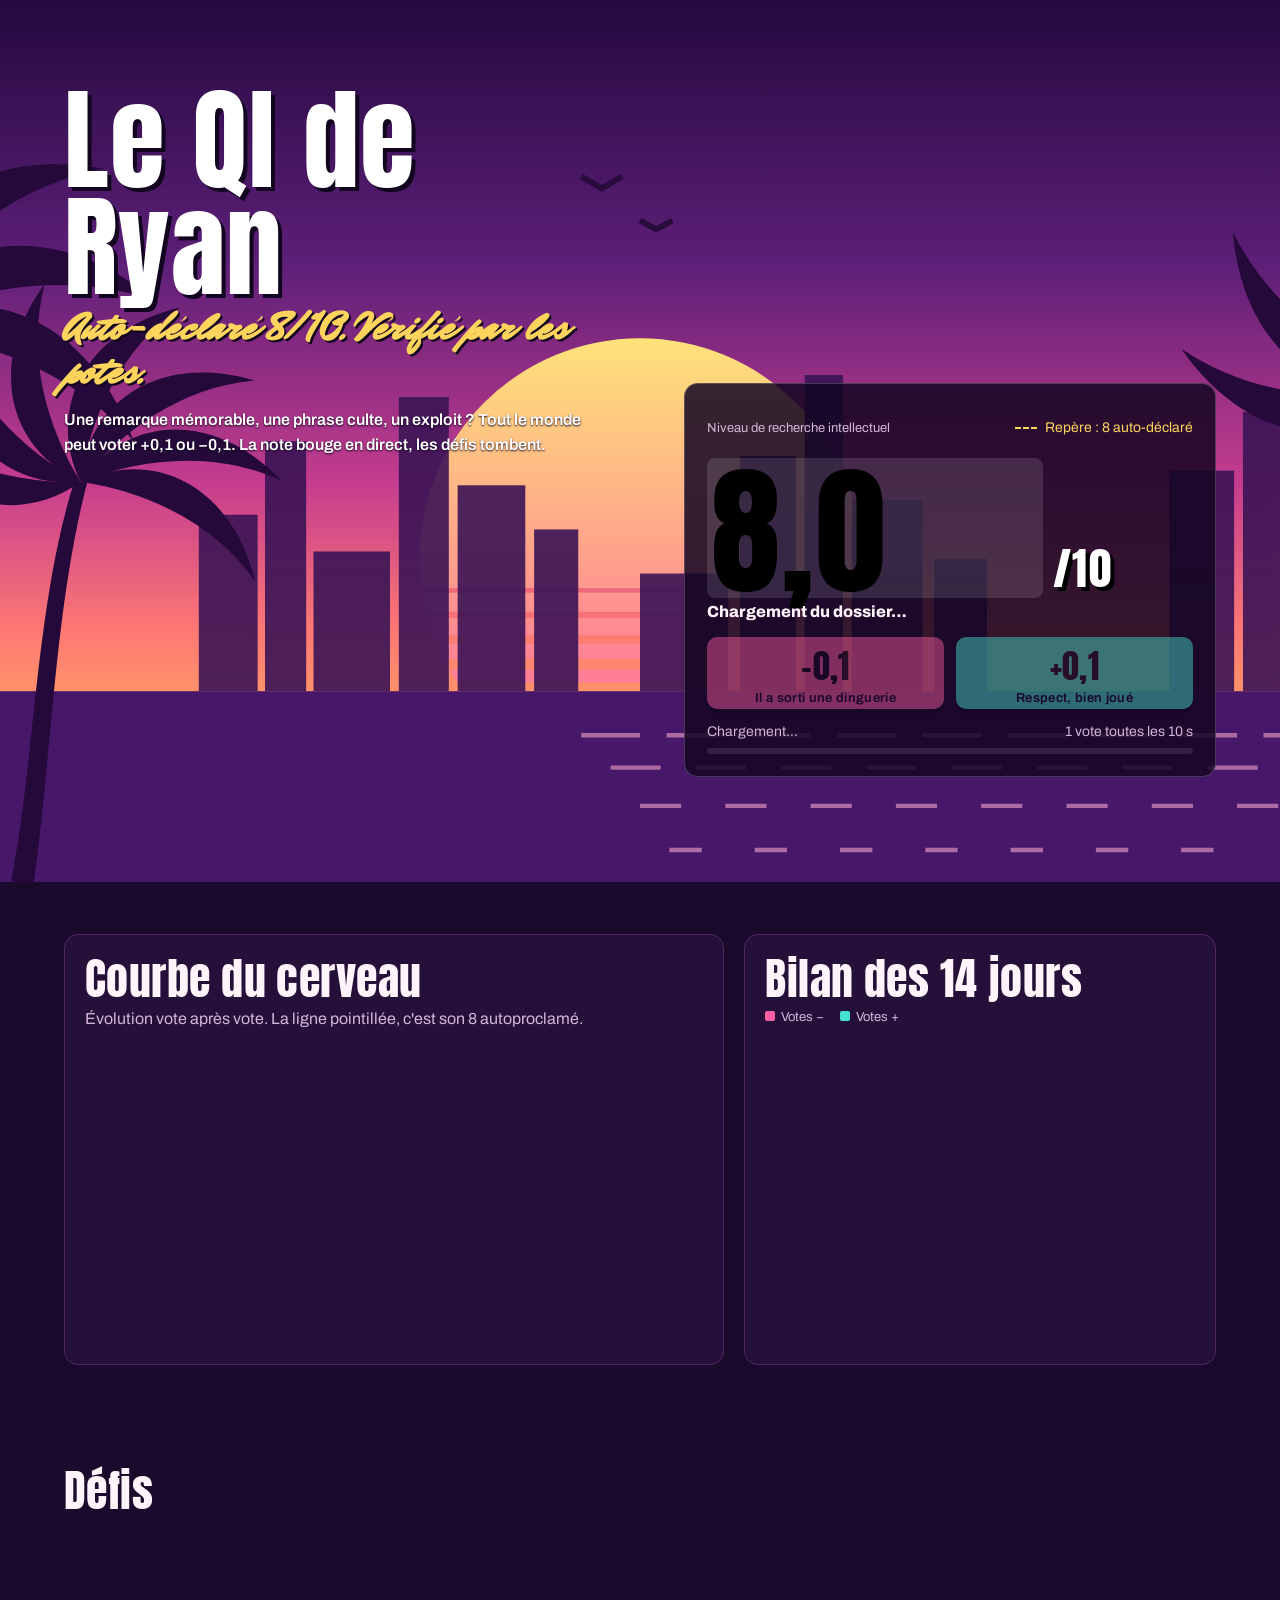
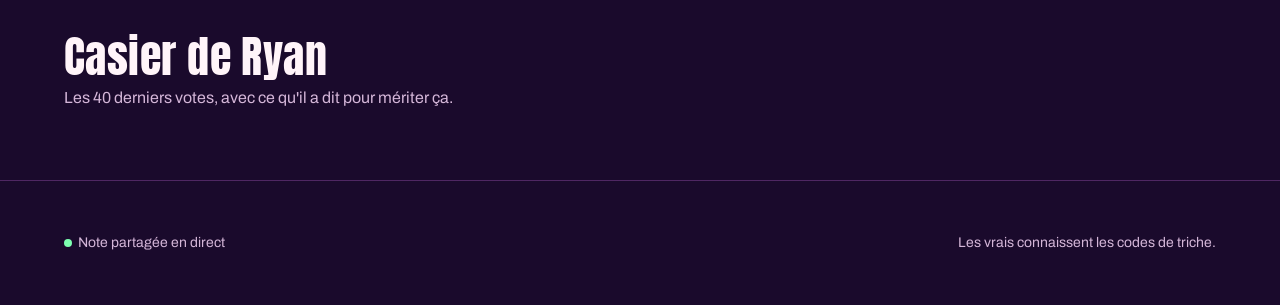
==== index.html @ d66fd000 "Renamme file" ====
<!DOCTYPE html>
<html lang="fr">
<head>
<meta charset="utf-8">
<meta name="viewport" content="width=device-width,initial-scale=1">
<title>Le QI de Ryan</title>
<link rel="preconnect" href="https://fonts.googleapis.com">
<link rel="preconnect" href="https://fonts.gstatic.com" crossorigin>
<link href="https://fonts.googleapis.com/css2?family=Anton&family=Archivo:wght@400;600;800&family=Mr+Dafoe&display=swap" rel="stylesheet">
<style>
/* VOICE: blague entre potes, ton HUD de jeu en monde ouvert, jamais méchant.
   IDEA: un écran de jeu au coucher de soleil : note = argent du HUD, défis = missions, chute = avis de recherche.
   PICTURE: scène côtière dessinée (soleil rayé, palmiers, skyline) qui porte le compteur.
   COLOUR and TYPE: nuit prune, rose néon, orange coucher, or pour les défis ; Anton (HUD), Mr Dafoe (script), Archivo.
   LAYOUT: scène plein écran + HUD, puis graphiques côte à côte, défis en grille, casier en liste. */
:root{color-scheme:dark;--night:#1a0a2c;--plum:#2c1242;--card:#241038;--line:#4f2763;--ink:#fff4f9;--muted:#d4b6d8;
--pink:#ff5fa2;--orange:#ffa24c;--gold:#ffd45c;--teal:#45e3cf;--shadow:#12051f;
--m100:100ms;--m150:150ms;--m200:200ms;--m300:300ms;--out:cubic-bezier(.16,1,.3,1);--in:cubic-bezier(.7,0,.84,0)}
*{box-sizing:border-box;min-width:0}
body{margin:0;background:var(--night);color:var(--ink);font:16px/1.55 Archivo,system-ui,sans-serif;overflow-x:clip}
h1,h2,.hud-num,.btn-vote,.banner b{font-family:Anton,Impact,sans-serif;font-weight:400;letter-spacing:.01em}
h2{font-size:clamp(30px,4vw,44px);line-height:1.05;margin:0 0 6px;text-wrap:balance}
.script{font-family:"Mr Dafoe","Brush Script MT",cursive}
.band{padding:clamp(28px,4vw,64px) max(5vw,16px)}
.wrap{max-width:1240px;margin:0 auto}
.hero{position:relative;isolation:isolate;min-height:min(94vh,780px);background:linear-gradient(180deg,#24093f 0%,#5d1f78 30%,#c63d8e 55%,#ff7a73 72%,#ffb55c 88%,#ffd38a 100%)}
.scene{position:absolute;inset:0;width:100%;height:100%;z-index:-1}
.hero .wrap{display:grid;grid-template-columns:minmax(0,1.05fr) minmax(0,.95fr);gap:32px;min-height:inherit;align-items:start}
.intro{padding-top:clamp(8px,4vh,48px)}
h1{font-size:clamp(52px,9vw,112px);line-height:.95;margin:0;color:#fff;text-shadow:4px 4px 0 var(--shadow)}
.intro .script{font-size:clamp(28px,3.4vw,40px);color:var(--gold);margin:6px 0 14px;line-height:1.1;text-shadow:2px 2px 0 var(--shadow)}
.intro p{max-width:34em;margin:0;color:#fff;font-weight:600;text-shadow:0 1px 2px var(--shadow)}
.hud{align-self:end;margin-bottom:clamp(16px,6vh,64px);background:rgba(20,6,34,.86);border:1px solid #ffffff33;border-radius:14px;padding:22px}
.hud-top{display:flex;justify-content:space-between;align-items:center;gap:12px;flex-wrap:wrap}
.stars{display:flex;gap:4px}.stars svg{width:26px;height:26px}
.stars .on{fill:#fff;stroke:var(--shadow);stroke-width:1.5}.stars .off{fill:none;stroke:#ffffff55;stroke-width:1.5}
.stars.flash .off{fill:var(--pink);stroke:var(--pink)}
.lvl{font-size:13px;color:var(--muted)}
.hud-num{display:flex;align-items:baseline;gap:10px;margin:8px 0 2px;color:#7dffb0;font-size:clamp(84px,13vw,140px);line-height:1;text-shadow:4px 4px 0 #000}
.hud-num small{font-size:.32em;color:#fff}
.hud.loading .hud-num span{color:transparent;background:#ffffff1f;border-radius:8px;min-width:2.4em}
.delta{font-weight:800;margin:0 0 12px}
.ref{all:unset;cursor:pointer;display:inline-flex;align-items:center;gap:8px;min-height:44px;font-size:14px;color:var(--gold)}
.ref:focus-visible,.btn:focus-visible,.btn-vote:focus-visible,input:focus-visible,textarea:focus-visible{outline:3px solid var(--gold);outline-offset:2px}
.ref i{width:22px;height:0;border-top:2px dashed var(--gold)}
.votes{display:grid;grid-template-columns:1fr 1fr;gap:12px;margin-top:10px}
.btn-vote{position:relative;min-height:72px;border:0;border-radius:10px;font-size:34px;cursor:pointer;color:#170622;box-shadow:0 4px 0 var(--shadow);transition:transform var(--m100) var(--out),opacity var(--m150) var(--out)}
.btn-vote:active{transform:translateY(3px)}
.btn-vote span{display:block;font:600 13px Archivo,sans-serif}
.minus{background:var(--pink)}.plus{background:var(--teal)}
.btn-vote:disabled{opacity:.45;cursor:not-allowed;transform:none}
.cool{margin-top:12px;font-size:14px;color:var(--muted);display:flex;justify-content:space-between;gap:8px}
.bar{height:6px;border-radius:3px;background:#ffffff1a;overflow:hidden;margin-top:6px}
.bar i{display:block;height:100%;background:var(--gold);transform-origin:left;transform:scaleX(0)}
.grid2{display:grid;grid-template-columns:minmax(0,1.4fr) minmax(0,1fr);gap:20px}
.card{background:var(--card);border:1px solid var(--line);border-radius:14px;padding:20px}
.card p.sub{margin:0 0 12px;color:var(--muted)}
.fig{position:relative;min-height:300px}.fig>svg{position:absolute;inset:0;width:100%;height:100%}
.days{display:grid;gap:6px;font-size:13px}
.day{display:grid;grid-template-columns:4.6em minmax(0,1fr) minmax(0,1fr);align-items:center;gap:6px}
.day .dn{display:flex;justify-content:flex-end}.day i{display:block;height:14px;border-radius:3px;min-width:2px}
.day .dn i{background:var(--pink)}.day .up i{background:var(--teal)}
.day b{font-weight:600;color:var(--muted);white-space:nowrap}
.legend{display:flex;gap:16px;font-size:13px;color:var(--muted);margin-bottom:8px}
.legend span::before{content:"";display:inline-block;width:10px;height:10px;border-radius:2px;margin-right:6px;background:var(--c)}
.medals{display:grid;grid-template-columns:repeat(auto-fill,minmax(210px,1fr));gap:14px;margin-top:18px}
.medal{display:grid;grid-template-columns:64px minmax(0,1fr);gap:12px;align-items:center;background:var(--card);border:1px solid var(--line);border-radius:12px;padding:12px}
.medal svg{width:64px;height:64px}
.medal h3{margin:0;font-size:16px;line-height:1.2}.medal p{margin:2px 0 0;font-size:13px;color:var(--muted)}
.medal.locked{opacity:.5}.medal.locked .hex{fill:#3a2a46}.medal.locked .ic{color:#8f7a9c}
.medal .ic{color:#170622}
.log{list-style:none;margin:18px 0 0;padding:0;display:grid;gap:8px}
.log li{display:grid;grid-template-columns:52px minmax(0,1fr) auto;gap:12px;align-items:center;background:var(--card);border:1px solid var(--line);border-radius:10px;padding:10px 14px}
.sign{font:24px Anton,sans-serif;text-align:center;border-radius:8px;padding:4px 0;color:#170622}
.sign.p{background:var(--teal)}.sign.m{background:var(--pink)}
.log q{display:block;quotes:"« " " »"}.log small{display:block;color:var(--muted)}
.log .after{font:20px Anton,sans-serif;color:#7dffb0;white-space:nowrap}
.empty{color:var(--muted);margin-top:14px}
footer{border-top:1px solid var(--line);color:var(--muted);font-size:14px}
footer .wrap{display:flex;justify-content:space-between;gap:16px;flex-wrap:wrap}
.dot{display:inline-block;width:8px;height:8px;border-radius:50%;background:var(--muted);margin-right:6px}.dot.live{background:#7dffb0}
.scrim{position:fixed;inset:0;background:#0b0214cc;display:grid;place-items:center;padding:16px;z-index:20;opacity:0;pointer-events:none;transition:opacity var(--m150) var(--in)}
.scrim.open{opacity:1;pointer-events:auto;transition:opacity var(--m200) var(--out)}
.modal{width:min(460px,100%);background:var(--plum);border:1px solid #ffffff33;border-radius:14px;padding:22px;transform:translateY(8px);transition:transform var(--m200) var(--out)}
.scrim.open .modal{transform:none}
.modal h2{font-size:32px}
label{display:block;font-weight:600;margin:14px 0 6px}
label small{font-weight:400;color:var(--muted)}
input,textarea{width:100%;font:16px Archivo,sans-serif;color:var(--ink);background:var(--night);border:1px solid var(--line);border-radius:8px;padding:10px 12px}
textarea{min-height:90px;resize:vertical}
.count{font-size:13px;color:var(--muted);text-align:right;margin-top:4px}
.actions{display:flex;gap:10px;justify-content:flex-end;margin-top:16px;flex-wrap:wrap}
.btn{min-height:44px;padding:0 18px;border-radius:8px;border:1px solid var(--line);background:transparent;color:var(--ink);font:600 15px Archivo,sans-serif;cursor:pointer;display:inline-flex;align-items:center;gap:8px}
.btn.primary{background:var(--gold);border-color:var(--gold);color:#170622}
.btn.is-loading::before{content:"";width:14px;height:14px;border:2px solid currentColor;border-right-color:transparent;border-radius:50%;animation:spin .8s linear infinite}
.err{color:#ffb3c9;font-size:14px;min-height:1.4em;margin:8px 0 0}
@keyframes spin{to{transform:rotate(360deg)}}
.banner{position:fixed;inset:0;display:grid;place-items:center;pointer-events:none;z-index:30;opacity:0;transform:scale(.96);transition:opacity var(--m150) var(--in),transform var(--m150) var(--in)}
.banner.show{opacity:1;transform:none;transition:opacity var(--m300) var(--out),transform var(--m300) var(--out)}
.banner div{text-align:center;background:#0b0214d9;width:100%;padding:28px 16px;border-block:2px solid var(--gold)}
.banner b{display:block;font-size:clamp(44px,8vw,88px);line-height:1;color:var(--gold);text-shadow:4px 4px 0 #000}
.banner .script{font-size:clamp(28px,4vw,42px);color:#fff}
.banner small{display:block;color:var(--muted);font-size:15px;margin-top:4px}
.toast{position:fixed;left:50%;bottom:20px;transform:translate(-50%,8px);background:var(--plum);border:1px solid #ffffff33;border-radius:10px;padding:12px 18px;font-weight:600;opacity:0;z-index:25;transition:opacity var(--m150) var(--in),transform var(--m150) var(--in);max-width:calc(100% - 32px)}
.toast.show{opacity:1;transform:translate(-50%,0);transition:opacity var(--m200) var(--out),transform var(--m200) var(--out)}
@media(max-width:900px){.grid2{grid-template-columns:minmax(0,1fr)}}
@media(max-width:760px){.hero .wrap{grid-template-columns:minmax(0,1fr)}.hud{margin-bottom:24px}.hero{min-height:auto}}
@media(prefers-reduced-motion:reduce){*,*::before{transition:none!important;animation:none!important}}
</style>
</head>
<body>
<header class="band hero">
  <svg class="scene" viewBox="0 0 1200 600" preserveAspectRatio="xMidYMax slice" aria-hidden="true">
    <defs>
      <linearGradient id="sun" x1="0" y1="0" x2="0" y2="1"><stop offset="0" stop-color="#ffe27a"/><stop offset="1" stop-color="#ff5f9e"/></linearGradient>
      <mask id="cut"><rect width="1200" height="600" fill="#fff"/><g id="stripes" fill="#000"></g></mask>
      <g id="leaf"><path d="M0 0C30-38 84-40 124 8 84-14 38-12 0 0Z"/></g>
      <g id="palm"><path d="M-7 0C0-80-10-170 6-250L14-250C2-170 10-80 7 0Z"/><g id="crown" transform="translate(10 -250)"></g></g>
    </defs>
    <circle cx="600" cy="380" r="150" fill="url(#sun)" mask="url(#cut)"/>
    <g id="city" fill="#3b1456" opacity=".9"></g>
    <rect y="470" width="1200" height="130" fill="#47186a"/>
    <g id="waves" stroke="#ffb0d3" stroke-width="3" opacity=".55"></g>
    <path d="M560 120l14 8 14-8M600 150l11 6 11-6" stroke="#2a0b3d" stroke-width="4" fill="none"/>
    <g fill="#24093a"><use href="#palm" transform="translate(70 600) scale(1.5)"/><use href="#palm" transform="translate(180 600) scale(1.1) rotate(6)"/><use href="#palm" transform="translate(1150 600) scale(1.35) rotate(-5)"/></g>
  </svg>
  <div class="wrap">
    <div class="intro">
      <h1>Le QI de Ryan</h1>
      <p class="script">Auto-déclaré 8/10. Vérifié par les potes.</p>
      <p>Une remarque mémorable, une phrase culte, un exploit ? Tout le monde peut voter +0,1 ou −0,1. La note bouge en direct, les défis tombent.</p>
    </div>
    <section class="hud loading" aria-labelledby="hud-t">
      <div class="hud-top">
        <div><div class="lvl" id="hud-t">Niveau de recherche intellectuel</div><div class="stars" id="stars" role="img" aria-label="0 étoile sur 5"></div></div>
        <button class="ref" id="ref" type="button" aria-label="Repère : 8 sur 10 auto-déclaré"><i></i>Repère : 8 auto-déclaré</button>
      </div>
      <div class="hud-num" aria-live="polite"><span id="score">8,0</span><small>/10</small></div>
      <p class="delta" id="delta">Chargement du dossier…</p>
      <div class="votes">
        <button class="btn-vote minus" id="vminus" type="button" disabled>−0,1<span>Il a sorti une dinguerie</span></button>
        <button class="btn-vote plus" id="vplus" type="button" disabled>+0,1<span>Respect, bien joué</span></button>
      </div>
      <div class="cool"><span id="cooltxt">Prêt à voter</span><span>1 vote toutes les 10 s</span></div>
      <div class="bar"><i id="coolbar"></i></div>
    </section>
  </div>
</header>

<main>
  <section class="band"><div class="wrap grid2">
    <div class="card">
      <h2>Courbe du cerveau</h2>
      <p class="sub" id="chartsub">Évolution vote après vote. La ligne pointillée, c'est son 8 autoproclamé.</p>
      <div class="fig" id="chart"><svg role="img" aria-label="Courbe de la note de Ryan"></svg></div>
    </div>
    <div class="card">
      <h2>Bilan des 14 jours</h2>
      <div class="legend"><span style="--c:var(--pink)">Votes −</span><span style="--c:var(--teal)">Votes +</span></div>
      <div class="days" id="days"></div>
    </div>
  </div></section>

  <section class="band" aria-labelledby="def-t"><div class="wrap">
    <h2 id="def-t">Défis</h2>
    <p class="sub" style="color:var(--muted);margin:0" id="medalsub"></p>
    <div class="medals" id="medals"></div>
  </div></section>

  <section class="band" aria-labelledby="log-t"><div class="wrap">
    <h2 id="log-t">Casier de Ryan</h2>
    <p style="color:var(--muted);margin:0">Les 40 derniers votes, avec ce qu'il a dit pour mériter ça.</p>
    <ul class="log" id="log"></ul>
  </div></section>
</main>

<footer class="band"><div class="wrap">
  <span id="mode"><span class="dot"></span>Connexion…</span>
  <span>Les vrais connaissent les codes de triche.</span>
</div></footer>

<div class="scrim" id="scrim">
  <div class="modal" role="dialog" aria-modal="true" aria-labelledby="m-t">
    <h2 id="m-t">Voter −0,1</h2>
    <p style="margin:0;color:var(--muted)" id="m-sub">Raconte ce qu'il a fait. C'est facultatif mais c'est mieux pour le casier.</p>
    <form id="form" novalidate>
      <label for="f-name">Ton blaze <small>(facultatif)</small></label>
      <input id="f-name" maxlength="24" autocomplete="nickname">
      <label for="f-com">Ce qu'il a dit ou fait <small>(facultatif)</small></label>
      <textarea id="f-com" maxlength="140" placeholder="Ex. : « Le soleil tourne autour de la Terre, c'est logique »"></textarea>
      <div class="count" id="f-count">0/140</div>
      <p class="err" id="f-err" role="alert"></p>
      <div class="actions">
        <button class="btn" type="button" id="f-cancel">Annuler</button>
        <button class="btn primary" type="submit" id="f-ok">Voter −0,1</button>
      </div>
    </form>
  </div>
</div>
<div class="banner" id="banner" aria-live="assertive"><div><b id="b-t">DÉFI RÉUSSI</b><span class="script" id="b-s"></span><small id="b-d"></small></div></div>
<div class="toast" id="toast" role="status"></div>

<script>
{
/* Colle ici l'URL de ta Realtime Database Firebase (voir README). Vide = mode démo, votes sur cet appareil seulement. */
const FIREBASE_URL = "https://qi-de-ryan-default-rtdb.europe-west1.firebasedatabase.app";

const START = 80, COOLDOWN = 10000;
const $ = s => document.querySelector(s);
const esc = s => String(s).replace(/[&<>"']/g, c => ({'&':'&amp;','<':'&lt;','>':'&gt;','"':'&quot;',"'":'&#39;'}[c]));
const fmt = v => (v / 10).toFixed(1).replace('.', ',');
const ls = {get(k){try{return localStorage.getItem(k)}catch(e){return null}}, set(k,v){try{localStorage.setItem(k,v)}catch(e){}}};
const uid = ls.get('ryan_uid') || (Date.now().toString(36) + Math.random().toString(36).slice(2, 10));
ls.set('ryan_uid', uid);

const store = FIREBASE_URL ? {
  live: true,
  base: FIREBASE_URL.replace(/\/+$/, ''),
  async load(){ const r = await fetch(this.base + '/votes.json'); if(!r.ok) throw new Error('net'); const o = await r.json() || {}; return Object.entries(o).map(([id, v]) => ({id, ...v})); },
  async add(v){
    const id = Date.now().toString(36) + Math.random().toString(36).slice(2, 8);
    const body = {['votes/' + id]: {...v, t: {'.sv': 'timestamp'}}, ['last/' + uid]: {'.sv': 'timestamp'}};
    const r = await fetch(this.base + '/.json', {method: 'PATCH', body: JSON.stringify(body)});
    if(!r.ok) throw new Error(r.status === 401 ? 'cooldown' : 'net');
  }
} : {
  live: false,
  async load(){ try{ return JSON.parse(ls.get('ryan_demo') || '[]') }catch(e){ return [] } },
  async add(v){ const all = await this.load(); all.push({...v, id: String(Date.now()), t: Date.now()}); ls.set('ryan_demo', JSON.stringify(all)); }
};

const I = {
  anchor:'<path d="M12 5v15M8 9h8M5 14c0 4 3 6 7 6s7-2 7-6"/><circle cx="12" cy="4" r="1.6"/>',
  tow:'<path d="M2 17h11l3-6h3l3 3v3h-2"/><circle cx="7" cy="18" r="2"/><circle cx="17" cy="18" r="2"/><path d="M4 17V8l7-4v4"/>',
  run:'<circle cx="16" cy="12" r="3"/><path d="M2 9h8M4 12h7M2 15h8"/>',
  half:'<circle cx="12" cy="12" r="8"/><path d="M12 4a8 8 0 0 1 0 16z" fill="currentColor"/>',
  siren:'<path d="M6 18v-5a6 6 0 0 1 12 0v5"/><path d="M4 18h16v3H4z"/><path d="M12 2v2M4 5l1.5 1.5M20 5l-1.5 1.5"/>',
  eight:'<circle cx="12" cy="12" r="9"/><circle cx="12" cy="9" r="2.4"/><circle cx="12" cy="15" r="2.8"/>',
  bulb:'<path d="M9 18h6M10 21h4M12 3a6 6 0 0 0-4 10.5c.7.7 1 1.5 1 2.5h6c0-1 .3-1.8 1-2.5A6 6 0 0 0 12 3z"/>',
  crown:'<path d="M3 8l4 4 5-7 5 7 4-4-2 11H5z"/>',
  down:'<path d="M7 3v15M3 14l4 4 4-4M17 3v15M13 14l4 4 4-4"/>',
  up:'<path d="M7 21V6M3 10l4-4 4 4M17 21V6M13 10l4-4 4 4"/>',
  eye:'<path d="M2 12s4-7 10-7 10 7 10 7-4 7-10 7S2 12 2 12z"/><circle cx="12" cy="12" r="3"/>',
  bars:'<rect x="4" y="3" width="16" height="18" rx="2"/><path d="M8 3v18M12 3v18M16 3v18"/>',
  wave:'<path d="M2 12c2-6 4-6 6 0s4 6 6 0 4-6 6 0"/>'
};
const MEDALS = [
  {id:'fond', n:'Tu as touché le fond', d:'0/10. Plus bas, c\'est le noyau terrestre.', ic:'anchor', c:'#ff5fa2', ok:s=>s.min<=0},
  {id:'fourriere', n:'Cerveau à la fourrière', d:'Tombé à 1/10. Récupérable contre 150 € et une pièce d\'identité.', ic:'tow', c:'#ff5fa2', ok:s=>s.min<=10},
  {id:'neurone', n:'Neurone en cavale', d:'Tombé à 3/10. Le dernier a pris la fuite.', ic:'run', c:'#ff5fa2', ok:s=>s.min<=30},
  {id:'moyenne', n:'Passable, au rattrapage', d:'Tombé à 5/10. La moyenne, de justesse.', ic:'half', c:'#ffa24c', ok:s=>s.min<=50},
  {id:'brigade', n:'Repéré par la brigade du QI', d:'Passé sous 7/10. Les gyrophares s\'allument.', ic:'siren', c:'#ffa24c', ok:s=>s.min<70},
  {id:'retour8', n:'Retour à la case 8', d:'Remonté à 8 après être passé sous 7. La rédemption existe.', ic:'eight', c:'#45e3cf', ok:s=>s.back8},
  {id:'genie', n:'Génie du quartier', d:'Atteint 9/10. Les voisins lui demandent conseil.', ic:'bulb', c:'#ffd45c', ok:s=>s.max>=90},
  {id:'cinq', n:'Cerveau 5 étoiles', d:'Atteint 10/10. Suspect. Très suspect.', ic:'crown', c:'#ffd45c', ok:s=>s.max>=100},
  {id:'poursuite', n:'Course-poursuite', d:'5 votes négatifs d\'affilée.', ic:'down', c:'#ff5fa2', ok:s=>s.maxDown>=5},
  {id:'remontee', n:'Remontée fantastique', d:'5 votes positifs d\'affilée.', ic:'up', c:'#45e3cf', ok:s=>s.maxUp>=5},
  {id:'temoin', n:'Témoin oculaire', d:'Premier vote avec un commentaire.', ic:'eye', c:'#45e3cf', ok:s=>s.comments>=1},
  {id:'casier', n:'Casier bien rempli', d:'25 votes négatifs au total.', ic:'bars', c:'#ffa24c', ok:s=>s.downs>=25},
  {id:'yoyo', n:'Montagnes russes', d:'6 votes alternés + / − à la suite.', ic:'wave', c:'#ffd45c', ok:s=>s.maxAlt>=6}
];

let votes = [], st = null, seen = null, busy = false, dir = 1, lastFocus = null;
let lastVote = +(ls.get('ryan_last') || 0);

function compute(list){
  const v = [...list].filter(x => (x.d === 1 || x.d === -1) && typeof x.t === 'number').sort((a, b) => a.t - b.t);
  let s = START, min = s, max = s, up = 0, dn = 0, maxUp = 0, maxDown = 0, alt = 1, maxAlt = 0, below = false, back8 = false, prev = 0;
  const hist = [s];
  for(const x of v){
    s = Math.max(0, Math.min(100, s + x.d)); x.after = s; hist.push(s);
    min = Math.min(min, s); max = Math.max(max, s);
    if(x.d > 0){ up++; dn = 0 } else { dn++; up = 0 }
    maxUp = Math.max(maxUp, up); maxDown = Math.max(maxDown, dn);
    alt = prev && prev !== x.d ? alt + 1 : 1; maxAlt = Math.max(maxAlt, alt); prev = x.d;
    if(s < 70) below = true; if(below && s >= 80) back8 = true;
  }
  return {s, min, max, hist, v, maxUp, maxDown, maxAlt, back8,
    ups: v.filter(x => x.d > 0).length, downs: v.filter(x => x.d < 0).length, comments: v.filter(x => x.c).length};
}
const level = s => s >= 80 ? 0 : s >= 70 ? 1 : s >= 55 ? 2 : s >= 40 ? 3 : s >= 20 ? 4 : 5;
const star = cls => `<svg viewBox="0 0 24 24" class="${cls}"><path d="M12 2l3 6.6 7 .8-5.2 4.8 1.4 7L12 17.8 5.8 21.2l1.4-7L2 9.4l7-.8z"/></svg>`;

function renderHud(){
  $('.hud').classList.remove('loading');
  $('#score').textContent = fmt(st.s);
  const d = st.s - START, lv = level(st.s);
  $('#delta').textContent = d === 0 ? 'Pile sur son 8 autoproclamé.' : (d > 0 ? '+' : '−') + fmt(Math.abs(d)) + (d > 0 ? ' au-dessus de son 8. Ça reste à prouver.' : ' sous son 8 autoproclamé.');
  $('#stars').innerHTML = [0,1,2,3,4].map(i => star(i < lv ? 'on' : 'off')).join('');
  $('#stars').setAttribute('aria-label', lv + ' étoile' + (lv > 1 ? 's' : '') + ' sur 5');
}

const chartSvg = $('#chart svg');
function drawChart(){
  if(!st) return;
  const W = chartSvg.clientWidth, H = chartSvg.clientHeight; if(!W) return;
  const small = W < 520, p = {l: 30, r: 12, t: 14, b: 22}, h = st.hist, n = Math.max(h.length - 1, 1);
  const x = i => p.l + (W - p.l - p.r) * i / n, y = v => p.t + (H - p.t - p.b) * (1 - v / 100);
  let g = '';
  for(let v = 0; v <= 100; v += 20) g += `<line x1="${p.l}" x2="${W - p.r}" y1="${y(v)}" y2="${y(v)}" stroke="#ffffff14"/><text x="${p.l - 8}" y="${y(v) + 4}" fill="#d4b6d8" font-size="12" text-anchor="end">${v / 10}</text>`;
  const pts = h.map((v, i) => `${x(i)},${y(v)}`).join(' ');
  const area = `${x(0)},${y(0)} ${pts} ${x(h.length - 1)},${y(0)}`;
  g += `<defs><linearGradient id="ar" x1="0" y1="0" x2="0" y2="1"><stop offset="0" stop-color="#ff5fa2" stop-opacity=".45"/><stop offset="1" stop-color="#ff5fa2" stop-opacity="0"/></linearGradient></defs>`;
  if(h.length > 1) g += `<polygon points="${area}" fill="url(#ar)"/><polyline points="${pts}" fill="none" stroke="#ff5fa2" stroke-width="2.5" stroke-linejoin="round"/>`;
  g += `<line x1="${p.l}" x2="${W - p.r}" y1="${y(80)}" y2="${y(80)}" stroke="#ffd45c" stroke-width="2" stroke-dasharray="6 5"/>`;
  g += `<text x="${p.l + 6}" y="${y(80) - 8}" fill="#ffd45c" font-size="12" font-weight="600">${small ? '8 déclaré' : '« Je suis à 8 » — Ryan'}</text>`;
  const lx = x(h.length - 1), ly = y(h[h.length - 1]);
  g += `<circle cx="${lx}" cy="${ly}" r="5" fill="#7dffb0" stroke="#12051f" stroke-width="2"/>`;
  g += `<text x="${W - p.r}" y="${H - 4}" fill="#d4b6d8" font-size="12" text-anchor="end">${h.length - 1} vote${h.length > 2 ? 's' : ''}</text>`;
  if(h.length < 2) g += `<text x="${W / 2}" y="${y(40)}" fill="#d4b6d8" font-size="14" text-anchor="middle">Aucun vote. Il attend sa première bêtise.</text>`;
  chartSvg.innerHTML = g;
}
const chartRO = new ResizeObserver(drawChart); chartRO.observe(chartSvg);

function renderDays(){
  const days = [], now = new Date(); now.setHours(0, 0, 0, 0);
  for(let i = 13; i >= 0; i--){ const d = new Date(now); d.setDate(d.getDate() - i); days.push({t: d.getTime(), up: 0, dn: 0}); }
  for(const v of st.v){ const d = days.find(o => v.t >= o.t && v.t < o.t + 864e5); if(d) v.d > 0 ? d.up++ : d.dn++; }
  const mx = Math.max(1, ...days.map(d => Math.max(d.up, d.dn)));
  const lab = t => new Date(t).toLocaleDateString('fr-FR', {weekday: 'short', day: 'numeric'});
  $('#days').innerHTML = days.map(d => `<div class="day"><b>${esc(lab(d.t))}</b><div class="dn" title="${d.dn} votes −"><i style="width:${d.dn / mx * 100}%"></i></div><div class="up" title="${d.up} votes +"><i style="width:${d.up / mx * 100}%"></i></div></div>`).join('');
}

function medalSvg(m){ return `<svg viewBox="0 0 64 64" aria-hidden="true"><polygon class="hex" points="32,3 58,18 58,46 32,61 6,46 6,18" fill="${m.c}" stroke="#12051f" stroke-width="3"/><g class="ic" transform="translate(18 18) scale(1.17)" fill="none" stroke="currentColor" stroke-width="2.2" stroke-linecap="round" stroke-linejoin="round">${I[m.ic]}</g></svg>`; }
function renderMedals(){
  const got = MEDALS.filter(m => m.ok(st));
  $('#medalsub').textContent = got.length + ' sur ' + MEDALS.length + ' débloqués.';
  $('#medals').innerHTML = MEDALS.map(m => { const on = m.ok(st); return `<div class="medal ${on ? '' : 'locked'}">${medalSvg(m)}<div><h3>${esc(m.n)}</h3><p>${on ? '' : 'Verrouillé · '}${esc(m.d)}</p></div></div>`; }).join('');
  const ids = got.map(m => m.id);
  if(seen === null){ const prev = JSON.parse(ls.get('ryan_seen') || 'null'); seen = new Set(prev || ids); }
  const fresh = got.filter(m => !seen.has(m.id));
  fresh.forEach(m => seen.add(m.id)); ls.set('ryan_seen', JSON.stringify([...seen]));
  if(fresh.length) banner('DÉFI RÉUSSI', fresh[0].n, fresh[0].d);
}

const ago = t => { const s = (Date.now() - t) / 1000; return s < 60 ? 'à l\'instant' : s < 3600 ? 'il y a ' + Math.floor(s / 60) + ' min' : s < 86400 ? 'il y a ' + Math.floor(s / 3600) + ' h' : new Date(t).toLocaleDateString('fr-FR', {day: 'numeric', month: 'short'}); };
function renderLog(){
  const list = [...st.v].reverse().slice(0, 40);
  $('#log').innerHTML = list.length ? list.map(v => `<li><span class="sign ${v.d > 0 ? 'p' : 'm'}">${v.d > 0 ? '+' : '−'}</span><div>${v.c ? `<q>${esc(v.c)}</q>` : '<span style="color:var(--muted)">Sans commentaire</span>'}<small>${esc(v.n || 'Anonyme')} · ${esc(ago(v.t))}</small></div><span class="after">${fmt(v.after)}</span></li>`).join('') : '<li style="display:block;color:var(--muted)">Casier vierge. Pour l\'instant.</li>';
}

function render(){ renderHud(); drawChart(); renderDays(); renderMedals(); renderLog(); }

let loadTimer = setTimeout(() => { $('#delta').textContent = 'Impossible de joindre la base pour l\'instant. Nouvelle tentative en cours…'; }, 10000);
async function refresh(){
  try{
    votes = await store.load(); clearTimeout(loadTimer);
    const mine = votes.filter(v => v.u === uid && typeof v.t === 'number').map(v => v.t);
    if(mine.length) lastVote = Math.max(lastVote, ...mine);
    st = compute(votes); render(); tick();
  }catch(e){ if(!st) return; $('#mode').innerHTML = '<span class="dot"></span>Connexion perdue, nouvelle tentative…'; }
}
$('#mode').innerHTML = store.live ? '<span class="dot live"></span>Note partagée en direct' : '<span class="dot"></span>Mode démo : votes enregistrés sur cet appareil seulement';
refresh();
if(store.live) setInterval(() => { if(!document.hidden && !busy) refresh(); }, 4000);

function tick(){
  const left = Math.max(0, COOLDOWN - (Date.now() - lastVote));
  const off = left > 0 || busy || !st;
  $('#vminus').disabled = $('#vplus').disabled = off;
  $('#cooltxt').textContent = !st ? 'Chargement…' : left > 0 ? 'Recharge : ' + Math.ceil(left / 1000) + ' s' : 'Prêt à voter';
  $('#coolbar').style.transform = `scaleX(${left / COOLDOWN})`;
}
setInterval(tick, 250);

const scrim = $('#scrim'), form = $('#form');
function openModal(d){
  if(busy || $('#vplus').disabled) return;
  dir = d; lastFocus = document.activeElement;
  const lbl = (d > 0 ? '+' : '−') + '0,1';
  $('#m-t').textContent = 'Voter ' + lbl; $('#f-ok').textContent = 'Voter ' + lbl;
  $('#m-sub').textContent = d > 0 ? 'Qu\'a-t-il fait de brillant ? Facultatif, mais ça nourrit la légende.' : 'Qu\'a-t-il dit ? Facultatif, mais c\'est mieux pour le casier.';
  $('#f-name').value = ls.get('ryan_name') || ''; $('#f-com').value = ''; $('#f-count').textContent = '0/140'; $('#f-err').textContent = '';
  scrim.classList.add('open'); setTimeout(() => $('#f-com').focus(), 50);
}
function closeModal(){ scrim.classList.remove('open'); lastFocus && lastFocus.focus(); }
$('#vminus').addEventListener('click', () => openModal(-1));
$('#vplus').addEventListener('click', () => openModal(1));
$('#f-cancel').addEventListener('click', closeModal);
scrim.addEventListener('click', e => { if(e.target === scrim && !busy) closeModal(); });
$('#f-com').addEventListener('input', e => { $('#f-count').textContent = e.target.value.length + '/140'; });
scrim.addEventListener('keydown', e => {
  if(e.key === 'Escape' && !busy) closeModal();
  if(e.key === 'Tab'){ const f = [...scrim.querySelectorAll('input,textarea,button')]; const i = f.indexOf(document.activeElement);
    if(e.shiftKey && i <= 0){ e.preventDefault(); f[f.length - 1].focus(); } else if(!e.shiftKey && i === f.length - 1){ e.preventDefault(); f[0].focus(); } }
});
form.addEventListener('submit', async e => {
  e.preventDefault(); if(busy) return;
  if(Date.now() - lastVote < COOLDOWN){ $('#f-err').textContent = 'Encore un peu de recharge, attends la fin du compteur.'; return; }
  busy = true; const ok = $('#f-ok'); ok.disabled = true; ok.setAttribute('aria-busy', 'true');
  const spin = setTimeout(() => ok.classList.add('is-loading'), 100);
  const name = $('#f-name').value.trim().slice(0, 24), com = $('#f-com').value.trim().slice(0, 140);
  ls.set('ryan_name', name);
  const v = {d: dir, u: uid}; if(name) v.n = name; if(com) v.c = com;
  try{
    await store.add(v); lastVote = Date.now(); ls.set('ryan_last', String(lastVote));
    closeModal(); toast(dir > 0 ? '+0,1 : respect gagné.' : '−0,1 : un neurone vient de quitter le groupe.');
    await refresh();
  }catch(err){
    $('#f-err').textContent = err.message === 'cooldown' ? 'Vote refusé : la recharge de 10 s n\'est pas finie.' : 'Le vote n\'est pas passé (connexion). Réessaie.';
  }finally{ clearTimeout(spin); busy = false; ok.disabled = false; ok.removeAttribute('aria-busy'); ok.classList.remove('is-loading'); tick(); }
});

let bTimer;
function banner(t, s, d){ $('#b-t').textContent = t; $('#b-s').textContent = s; $('#b-d').textContent = d || ''; const b = $('#banner'); b.classList.add('show'); clearTimeout(bTimer); bTimer = setTimeout(() => b.classList.remove('show'), 3200); }
let tTimer;
function toast(m){ const t = $('#toast'); t.textContent = m; t.classList.add('show'); clearTimeout(tTimer); tTimer = setTimeout(() => t.classList.remove('show'), 2600); }

let refClicks = 0;
$('#ref').addEventListener('click', () => { refClicks++; if(refClicks === 5){ refClicks = 0; banner('DOSSIER CONFIDENTIEL', 'Sûr de lui depuis toujours', 'Le 8, c\'est lui qui l\'a dit. Personne ne l\'a jamais vérifié.'); } else toast('Ryan s\'est attribué 8/10. Clique encore…'); });
const KONAMI = ['ArrowUp','ArrowUp','ArrowDown','ArrowDown','ArrowLeft','ArrowRight','ArrowLeft','ArrowRight','b','a'];
let keys = [], typed = '';
document.addEventListener('keydown', e => {
  if(e.target.closest('input,textarea')) return;
  keys = [...keys, e.key].slice(-10); typed = (typed + (e.key.length === 1 ? e.key.toLowerCase() : '')).slice(-12);
  if(keys.join() === KONAMI.join()){ keys = []; banner('CODE DE TRICHE ACTIVÉ', 'Score inchangé', 'La triche, c\'est pour les 2/10.'); }
  if(typed.endsWith('hesoyam')){ typed = ''; banner('CHEAT ACTIVÉ', 'Santé, armure, 250 000 $', '…mais toujours aucun neurone en plus.'); }
  if(typed.endsWith('ryan')){ typed = ''; const s = $('#stars'); s.classList.add('flash'); toast('Avis de recherche lancé.'); setTimeout(() => s.classList.remove('flash'), 1500); }
});

const stripes = $('#stripes'); for(let i = 0; i < 7; i++) stripes.innerHTML += `<rect x="0" y="${400 + i * 16}" width="1200" height="${3 + i * 1.4}"/>`;
const city = [[300,40,120],[345,28,170],[378,52,95],[436,34,200],[476,46,140],[528,30,110],[600,60,80],[668,38,160],[712,26,215],[744,48,130],[800,36,90],[960,44,150],[1010,30,190],[1046,56,120],[1108,40,170]];
$('#city').innerHTML = city.map(([x, w, h]) => `<rect x="${x}" y="${470 - h}" width="${w}" height="${h}"/>`).join('');
$('#waves').innerHTML = [500,522,548,578].map((yy, i) => `<line x1="${560 + i * 20}" x2="${1080 - i * 20}" y1="${yy}" y2="${yy}" stroke-dasharray="${40 - i * 6} ${18 + i * 6}"/>`).join('');
$('#crown').innerHTML = [-170,-140,-110,-70,-40,-10,20].map(a => `<use href="#leaf" transform="rotate(${a})"/>`).join('');
}
</script>
</body>
</html>
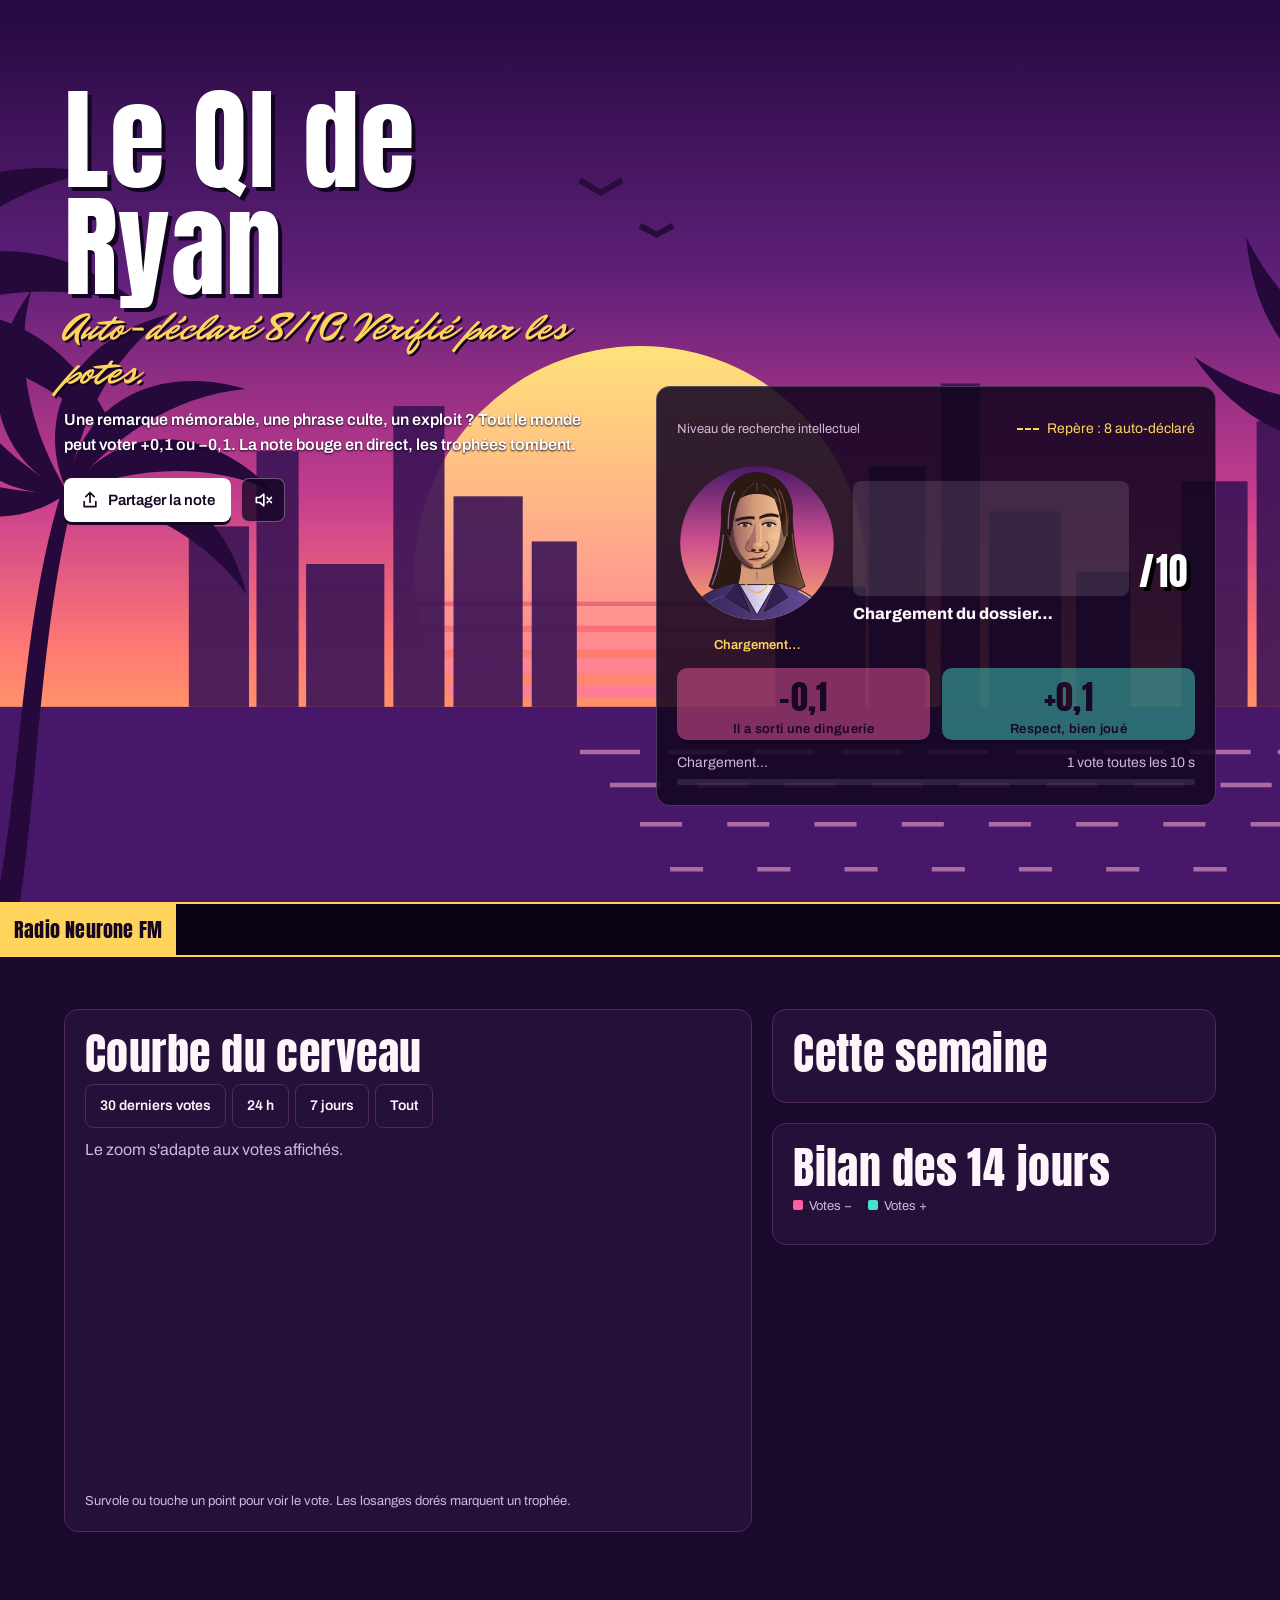
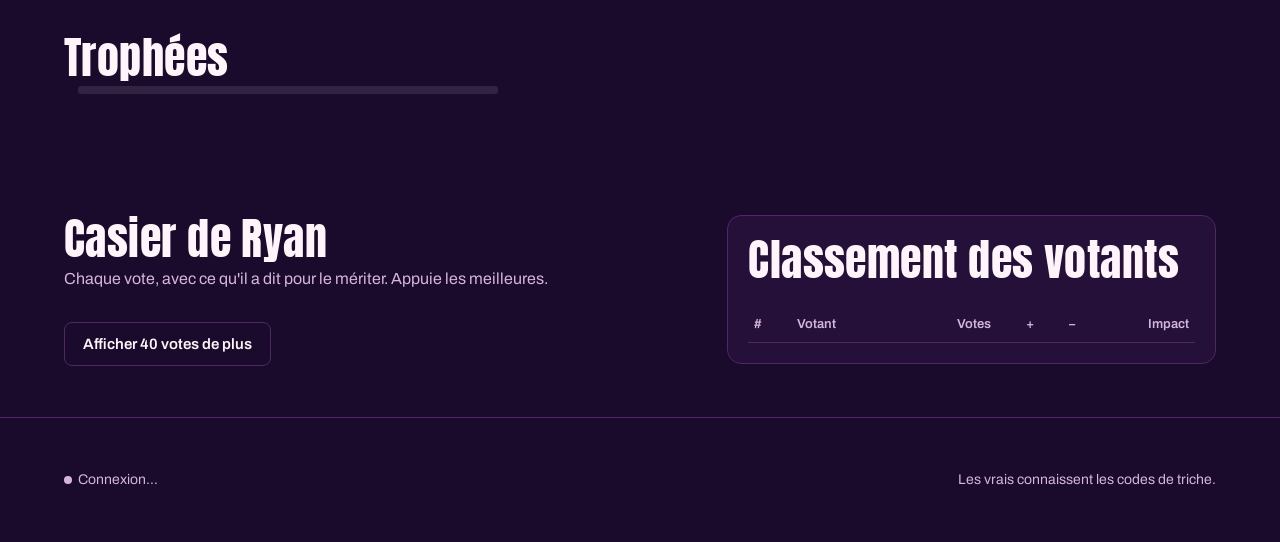
==== commit eaab1e94: "V2 Release" ====
--- a/index.html
+++ b/index.html
@@ -4,173 +4,125 @@
 <meta charset="utf-8">
 <meta name="viewport" content="width=device-width,initial-scale=1">
 <title>Le QI de Ryan</title>
+<meta name="description" content="La note d'intelligence de Ryan, votée en direct par ses potes. Auto-déclarée 8/10.">
+<meta name="theme-color" content="#24093f">
+<link rel="manifest" href="manifest.webmanifest">
+<link rel="icon" href="icons/icon.svg" type="image/svg+xml">
+<link rel="icon" href="icons/icon-192.png" sizes="192x192" type="image/png">
+<link rel="apple-touch-icon" href="icons/apple-touch-icon.png">
+<meta name="apple-mobile-web-app-capable" content="yes">
+<meta name="mobile-web-app-capable" content="yes">
+<meta name="apple-mobile-web-app-title" content="QI de Ryan">
+<meta property="og:type" content="website">
+<meta property="og:title" content="Le QI de Ryan">
+<meta property="og:description" content="Auto-déclaré 8/10. Vérifié par les potes. Vote +0,1 ou −0,1.">
+<meta property="og:image" content="https://lucasgynov.github.io/QI-de-Ryan/icons/og.png">
+<meta name="twitter:card" content="summary_large_image">
 <link rel="preconnect" href="https://fonts.googleapis.com">
 <link rel="preconnect" href="https://fonts.gstatic.com" crossorigin>
 <link href="https://fonts.googleapis.com/css2?family=Anton&family=Archivo:wght@400;600;800&family=Mr+Dafoe&display=swap" rel="stylesheet">
-<style>
-/* VOICE: blague entre potes, ton HUD de jeu en monde ouvert, jamais méchant.
-   IDEA: un écran de jeu au coucher de soleil : note = argent du HUD, défis = missions, chute = avis de recherche.
-   PICTURE: scène côtière dessinée (soleil rayé, palmiers, skyline) qui porte le compteur.
-   COLOUR and TYPE: nuit prune, rose néon, orange coucher, or pour les défis ; Anton (HUD), Mr Dafoe (script), Archivo.
-   LAYOUT: scène plein écran + HUD, puis graphiques côte à côte, défis en grille, casier en liste. */
-:root{color-scheme:dark;--night:#1a0a2c;--plum:#2c1242;--card:#241038;--line:#4f2763;--ink:#fff4f9;--muted:#d4b6d8;
---pink:#ff5fa2;--orange:#ffa24c;--gold:#ffd45c;--teal:#45e3cf;--shadow:#12051f;
---m100:100ms;--m150:150ms;--m200:200ms;--m300:300ms;--out:cubic-bezier(.16,1,.3,1);--in:cubic-bezier(.7,0,.84,0)}
-*{box-sizing:border-box;min-width:0}
-body{margin:0;background:var(--night);color:var(--ink);font:16px/1.55 Archivo,system-ui,sans-serif;overflow-x:clip}
-h1,h2,.hud-num,.btn-vote,.banner b{font-family:Anton,Impact,sans-serif;font-weight:400;letter-spacing:.01em}
-h2{font-size:clamp(30px,4vw,44px);line-height:1.05;margin:0 0 6px;text-wrap:balance}
-.script{font-family:"Mr Dafoe","Brush Script MT",cursive}
-.band{padding:clamp(28px,4vw,64px) max(5vw,16px)}
-.wrap{max-width:1240px;margin:0 auto}
-.hero{position:relative;isolation:isolate;min-height:min(94vh,780px);background:linear-gradient(180deg,#24093f 0%,#5d1f78 30%,#c63d8e 55%,#ff7a73 72%,#ffb55c 88%,#ffd38a 100%)}
-.scene{position:absolute;inset:0;width:100%;height:100%;z-index:-1}
-.hero .wrap{display:grid;grid-template-columns:minmax(0,1.05fr) minmax(0,.95fr);gap:32px;min-height:inherit;align-items:start}
-.intro{padding-top:clamp(8px,4vh,48px)}
-h1{font-size:clamp(52px,9vw,112px);line-height:.95;margin:0;color:#fff;text-shadow:4px 4px 0 var(--shadow)}
-.intro .script{font-size:clamp(28px,3.4vw,40px);color:var(--gold);margin:6px 0 14px;line-height:1.1;text-shadow:2px 2px 0 var(--shadow)}
-.intro p{max-width:34em;margin:0;color:#fff;font-weight:600;text-shadow:0 1px 2px var(--shadow)}
-.hud{align-self:end;margin-bottom:clamp(16px,6vh,64px);background:rgba(20,6,34,.86);border:1px solid #ffffff33;border-radius:14px;padding:22px}
-.hud-top{display:flex;justify-content:space-between;align-items:center;gap:12px;flex-wrap:wrap}
-.stars{display:flex;gap:4px}.stars svg{width:26px;height:26px}
-.stars .on{fill:#fff;stroke:var(--shadow);stroke-width:1.5}.stars .off{fill:none;stroke:#ffffff55;stroke-width:1.5}
-.stars.flash .off{fill:var(--pink);stroke:var(--pink)}
-.lvl{font-size:13px;color:var(--muted)}
-.hud-num{display:flex;align-items:baseline;gap:10px;margin:8px 0 2px;color:#7dffb0;font-size:clamp(84px,13vw,140px);line-height:1;text-shadow:4px 4px 0 #000}
-.hud-num small{font-size:.32em;color:#fff}
-.hud.loading .hud-num span{color:transparent;background:#ffffff1f;border-radius:8px;min-width:2.4em}
-.delta{font-weight:800;margin:0 0 12px}
-.ref{all:unset;cursor:pointer;display:inline-flex;align-items:center;gap:8px;min-height:44px;font-size:14px;color:var(--gold)}
-.ref:focus-visible,.btn:focus-visible,.btn-vote:focus-visible,input:focus-visible,textarea:focus-visible{outline:3px solid var(--gold);outline-offset:2px}
-.ref i{width:22px;height:0;border-top:2px dashed var(--gold)}
-.votes{display:grid;grid-template-columns:1fr 1fr;gap:12px;margin-top:10px}
-.btn-vote{position:relative;min-height:72px;border:0;border-radius:10px;font-size:34px;cursor:pointer;color:#170622;box-shadow:0 4px 0 var(--shadow);transition:transform var(--m100) var(--out),opacity var(--m150) var(--out)}
-.btn-vote:active{transform:translateY(3px)}
-.btn-vote span{display:block;font:600 13px Archivo,sans-serif}
-.minus{background:var(--pink)}.plus{background:var(--teal)}
-.btn-vote:disabled{opacity:.45;cursor:not-allowed;transform:none}
-.cool{margin-top:12px;font-size:14px;color:var(--muted);display:flex;justify-content:space-between;gap:8px}
-.bar{height:6px;border-radius:3px;background:#ffffff1a;overflow:hidden;margin-top:6px}
-.bar i{display:block;height:100%;background:var(--gold);transform-origin:left;transform:scaleX(0)}
-.grid2{display:grid;grid-template-columns:minmax(0,1.4fr) minmax(0,1fr);gap:20px}
-.card{background:var(--card);border:1px solid var(--line);border-radius:14px;padding:20px}
-.card p.sub{margin:0 0 12px;color:var(--muted)}
-.fig{position:relative;min-height:300px}.fig>svg{position:absolute;inset:0;width:100%;height:100%}
-.days{display:grid;gap:6px;font-size:13px}
-.day{display:grid;grid-template-columns:4.6em minmax(0,1fr) minmax(0,1fr);align-items:center;gap:6px}
-.day .dn{display:flex;justify-content:flex-end}.day i{display:block;height:14px;border-radius:3px;min-width:2px}
-.day .dn i{background:var(--pink)}.day .up i{background:var(--teal)}
-.day b{font-weight:600;color:var(--muted);white-space:nowrap}
-.legend{display:flex;gap:16px;font-size:13px;color:var(--muted);margin-bottom:8px}
-.legend span::before{content:"";display:inline-block;width:10px;height:10px;border-radius:2px;margin-right:6px;background:var(--c)}
-.medals{display:grid;grid-template-columns:repeat(auto-fill,minmax(210px,1fr));gap:14px;margin-top:18px}
-.medal{display:grid;grid-template-columns:64px minmax(0,1fr);gap:12px;align-items:center;background:var(--card);border:1px solid var(--line);border-radius:12px;padding:12px}
-.medal svg{width:64px;height:64px}
-.medal h3{margin:0;font-size:16px;line-height:1.2}.medal p{margin:2px 0 0;font-size:13px;color:var(--muted)}
-.medal.locked{opacity:.5}.medal.locked .hex{fill:#3a2a46}.medal.locked .ic{color:#8f7a9c}
-.medal .ic{color:#170622}
-.log{list-style:none;margin:18px 0 0;padding:0;display:grid;gap:8px}
-.log li{display:grid;grid-template-columns:52px minmax(0,1fr) auto;gap:12px;align-items:center;background:var(--card);border:1px solid var(--line);border-radius:10px;padding:10px 14px}
-.sign{font:24px Anton,sans-serif;text-align:center;border-radius:8px;padding:4px 0;color:#170622}
-.sign.p{background:var(--teal)}.sign.m{background:var(--pink)}
-.log q{display:block;quotes:"« " " »"}.log small{display:block;color:var(--muted)}
-.log .after{font:20px Anton,sans-serif;color:#7dffb0;white-space:nowrap}
-.empty{color:var(--muted);margin-top:14px}
-footer{border-top:1px solid var(--line);color:var(--muted);font-size:14px}
-footer .wrap{display:flex;justify-content:space-between;gap:16px;flex-wrap:wrap}
-.dot{display:inline-block;width:8px;height:8px;border-radius:50%;background:var(--muted);margin-right:6px}.dot.live{background:#7dffb0}
-.scrim{position:fixed;inset:0;background:#0b0214cc;display:grid;place-items:center;padding:16px;z-index:20;opacity:0;pointer-events:none;transition:opacity var(--m150) var(--in)}
-.scrim.open{opacity:1;pointer-events:auto;transition:opacity var(--m200) var(--out)}
-.modal{width:min(460px,100%);background:var(--plum);border:1px solid #ffffff33;border-radius:14px;padding:22px;transform:translateY(8px);transition:transform var(--m200) var(--out)}
-.scrim.open .modal{transform:none}
-.modal h2{font-size:32px}
-label{display:block;font-weight:600;margin:14px 0 6px}
-label small{font-weight:400;color:var(--muted)}
-input,textarea{width:100%;font:16px Archivo,sans-serif;color:var(--ink);background:var(--night);border:1px solid var(--line);border-radius:8px;padding:10px 12px}
-textarea{min-height:90px;resize:vertical}
-.count{font-size:13px;color:var(--muted);text-align:right;margin-top:4px}
-.actions{display:flex;gap:10px;justify-content:flex-end;margin-top:16px;flex-wrap:wrap}
-.btn{min-height:44px;padding:0 18px;border-radius:8px;border:1px solid var(--line);background:transparent;color:var(--ink);font:600 15px Archivo,sans-serif;cursor:pointer;display:inline-flex;align-items:center;gap:8px}
-.btn.primary{background:var(--gold);border-color:var(--gold);color:#170622}
-.btn.is-loading::before{content:"";width:14px;height:14px;border:2px solid currentColor;border-right-color:transparent;border-radius:50%;animation:spin .8s linear infinite}
-.err{color:#ffb3c9;font-size:14px;min-height:1.4em;margin:8px 0 0}
-@keyframes spin{to{transform:rotate(360deg)}}
-.banner{position:fixed;inset:0;display:grid;place-items:center;pointer-events:none;z-index:30;opacity:0;transform:scale(.96);transition:opacity var(--m150) var(--in),transform var(--m150) var(--in)}
-.banner.show{opacity:1;transform:none;transition:opacity var(--m300) var(--out),transform var(--m300) var(--out)}
-.banner div{text-align:center;background:#0b0214d9;width:100%;padding:28px 16px;border-block:2px solid var(--gold)}
-.banner b{display:block;font-size:clamp(44px,8vw,88px);line-height:1;color:var(--gold);text-shadow:4px 4px 0 #000}
-.banner .script{font-size:clamp(28px,4vw,42px);color:#fff}
-.banner small{display:block;color:var(--muted);font-size:15px;margin-top:4px}
-.toast{position:fixed;left:50%;bottom:20px;transform:translate(-50%,8px);background:var(--plum);border:1px solid #ffffff33;border-radius:10px;padding:12px 18px;font-weight:600;opacity:0;z-index:25;transition:opacity var(--m150) var(--in),transform var(--m150) var(--in);max-width:calc(100% - 32px)}
-.toast.show{opacity:1;transform:translate(-50%,0);transition:opacity var(--m200) var(--out),transform var(--m200) var(--out)}
-@media(max-width:900px){.grid2{grid-template-columns:minmax(0,1fr)}}
-@media(max-width:760px){.hero .wrap{grid-template-columns:minmax(0,1fr)}.hud{margin-bottom:24px}.hero{min-height:auto}}
-@media(prefers-reduced-motion:reduce){*,*::before{transition:none!important;animation:none!important}}
-</style>
+<link rel="stylesheet" href="assets/style.css">
 </head>
 <body>
 <header class="band hero">
   <svg class="scene" viewBox="0 0 1200 600" preserveAspectRatio="xMidYMax slice" aria-hidden="true">
     <defs>
-      <linearGradient id="sun" x1="0" y1="0" x2="0" y2="1"><stop offset="0" stop-color="#ffe27a"/><stop offset="1" stop-color="#ff5f9e"/></linearGradient>
+      <linearGradient id="sun-g" x1="0" y1="0" x2="0" y2="1"><stop offset="0" stop-color="#ffe27a"/><stop offset="1" stop-color="#ff5f9e"/></linearGradient>
       <mask id="cut"><rect width="1200" height="600" fill="#fff"/><g id="stripes" fill="#000"></g></mask>
       <g id="leaf"><path d="M0 0C30-38 84-40 124 8 84-14 38-12 0 0Z"/></g>
       <g id="palm"><path d="M-7 0C0-80-10-170 6-250L14-250C2-170 10-80 7 0Z"/><g id="crown" transform="translate(10 -250)"></g></g>
     </defs>
-    <circle cx="600" cy="380" r="150" fill="url(#sun)" mask="url(#cut)"/>
+    <g id="sun"><circle cx="600" cy="380" r="150" fill="url(#sun-g)" mask="url(#cut)"/>
+      <g id="shades" display="none"><path d="M498 350h204" stroke="#12051f" stroke-width="10"/><rect x="505" y="336" width="82" height="44" rx="16" fill="#12051f"/><rect x="613" y="336" width="82" height="44" rx="16" fill="#12051f"/><path d="M520 346l20 0" stroke="#ff5fa2" stroke-width="5"/></g>
+    </g>
     <g id="city" fill="#3b1456" opacity=".9"></g>
     <rect y="470" width="1200" height="130" fill="#47186a"/>
     <g id="waves" stroke="#ffb0d3" stroke-width="3" opacity=".55"></g>
     <path d="M560 120l14 8 14-8M600 150l11 6 11-6" stroke="#2a0b3d" stroke-width="4" fill="none"/>
-    <g fill="#24093a"><use href="#palm" transform="translate(70 600) scale(1.5)"/><use href="#palm" transform="translate(180 600) scale(1.1) rotate(6)"/><use href="#palm" transform="translate(1150 600) scale(1.35) rotate(-5)"/></g>
+    <g fill="#24093a"><use class="palm" href="#palm" transform="translate(70 600) scale(1.5)"/><use class="palm" href="#palm" transform="translate(180 600) scale(1.1) rotate(6)"/><use class="palm" href="#palm" transform="translate(1150 600) scale(1.35) rotate(-5)"/></g>
   </svg>
   <div class="wrap">
     <div class="intro">
-      <h1>Le QI de Ryan</h1>
+      <h1 id="title">Le QI de Ryan</h1>
       <p class="script">Auto-déclaré 8/10. Vérifié par les potes.</p>
-      <p>Une remarque mémorable, une phrase culte, un exploit ? Tout le monde peut voter +0,1 ou −0,1. La note bouge en direct, les défis tombent.</p>
+      <p>Une remarque mémorable, une phrase culte, un exploit ? Tout le monde peut voter +0,1 ou −0,1. La note bouge en direct, les trophées tombent.</p>
+      <div class="tools">
+        <button class="btn-share" id="share" type="button"><svg viewBox="0 0 24 24" aria-hidden="true"><path d="M12 3v12M7 8l5-5 5 5M5 14v6h14v-6"/></svg>Partager la note</button>
+        <span class="icon-wrap">
+          <button class="icon-btn" id="sound" type="button" aria-label="Activer les sons" aria-pressed="false" aria-describedby="tip-sound"></button>
+          <span class="tip" id="tip-sound" role="tooltip">Activer les sons</span>
+        </span>
+      </div>
     </div>
     <section class="hud loading" aria-labelledby="hud-t">
       <div class="hud-top">
         <div><div class="lvl" id="hud-t">Niveau de recherche intellectuel</div><div class="stars" id="stars" role="img" aria-label="0 étoile sur 5"></div></div>
         <button class="ref" id="ref" type="button" aria-label="Repère : 8 sur 10 auto-déclaré"><i></i>Repère : 8 auto-déclaré</button>
       </div>
-      <div class="hud-num" aria-live="polite"><span id="score">8,0</span><small>/10</small></div>
-      <p class="delta" id="delta">Chargement du dossier…</p>
+      <div class="hud-main">
+        <figure class="ryan"><div class="ryan-art" id="ryan"></div><figcaption id="stage">Chargement…</figcaption></figure>
+        <div>
+          <div class="hud-num" aria-live="polite"><span id="score">8,0</span><small>/10</small></div>
+          <p class="delta" id="delta">Chargement du dossier…</p>
+        </div>
+      </div>
       <div class="votes">
-        <button class="btn-vote minus" id="vminus" type="button" disabled>−0,1<span>Il a sorti une dinguerie</span></button>
-        <button class="btn-vote plus" id="vplus" type="button" disabled>+0,1<span>Respect, bien joué</span></button>
+        <button class="btn-vote minus" id="vminus" type="button" aria-disabled="true">−0,1<span>Il a sorti une dinguerie</span></button>
+        <button class="btn-vote plus" id="vplus" type="button" aria-disabled="true">+0,1<span>Respect, bien joué</span></button>
       </div>
-      <div class="cool"><span id="cooltxt">Prêt à voter</span><span>1 vote toutes les 10 s</span></div>
+      <div class="cool"><span id="cooltxt">Chargement…</span><span>1 vote toutes les 10 s</span></div>
       <div class="bar"><i id="coolbar"></i></div>
     </section>
   </div>
 </header>
 
+<div class="ticker" aria-label="Flash info : derniers commentaires">
+  <b>Radio Neurone FM</b>
+  <div class="tk-view" tabindex="0"><div class="tk-track" id="tk"></div></div>
+</div>
+
 <main>
-  <section class="band"><div class="wrap grid2">
+  <section class="band"><div class="wrap grid-a">
     <div class="card">
       <h2>Courbe du cerveau</h2>
-      <p class="sub" id="chartsub">Évolution vote après vote. La ligne pointillée, c'est son 8 autoproclamé.</p>
-      <div class="fig" id="chart"><svg role="img" aria-label="Courbe de la note de Ryan"></svg></div>
+      <div class="seg" role="group" aria-label="Période du graphique">
+        <button type="button" data-p="30">30 derniers votes</button>
+        <button type="button" data-p="24h">24 h</button>
+        <button type="button" data-p="7d">7 jours</button>
+        <button type="button" data-p="all">Tout</button>
+      </div>
+      <p class="sub" id="chartsub">Le zoom s'adapte aux votes affichés.</p>
+      <div class="fig" id="chart"><svg role="img" aria-label="Courbe de la note de Ryan"></svg><div class="ctip" id="ctip"></div></div>
+      <p class="hint">Survole ou touche un point pour voir le vote. Les losanges dorés marquent un trophée.</p>
     </div>
-    <div class="card">
-      <h2>Bilan des 14 jours</h2>
-      <div class="legend"><span style="--c:var(--pink)">Votes −</span><span style="--c:var(--teal)">Votes +</span></div>
-      <div class="days" id="days"></div>
+    <div class="side">
+      <div class="card week" id="week"><h2>Cette semaine</h2><div id="weekbody"></div></div>
+      <div class="card">
+        <h2>Bilan des 14 jours</h2>
+        <div class="legend"><span style="--c:var(--pink)">Votes −</span><span style="--c:var(--teal)">Votes +</span></div>
+        <div class="days" id="days"></div>
+      </div>
     </div>
   </div></section>
 
   <section class="band" aria-labelledby="def-t"><div class="wrap">
-    <h2 id="def-t">Défis</h2>
-    <p class="sub" style="color:var(--muted);margin:0" id="medalsub"></p>
+    <h2 id="def-t">Trophées</h2>
+    <div class="prog-row"><span id="tro-n"></span><div class="bar prog"><i id="tro-bar"></i></div></div>
     <div class="medals" id="medals"></div>
   </div></section>
 
-  <section class="band" aria-labelledby="log-t"><div class="wrap">
-    <h2 id="log-t">Casier de Ryan</h2>
-    <p style="color:var(--muted);margin:0">Les 40 derniers votes, avec ce qu'il a dit pour mériter ça.</p>
-    <ul class="log" id="log"></ul>
+  <section class="band"><div class="wrap grid-b">
+    <div>
+      <h2>Casier de Ryan</h2>
+      <p class="muted">Chaque vote, avec ce qu'il a dit pour le mériter. Appuie les meilleures.</p>
+      <ul class="log" id="log"></ul>
+      <button class="btn" id="more" type="button" hidden>Afficher 40 votes de plus</button>
+    </div>
+    <div class="card">
+      <h2>Classement des votants</h2>
+      <div class="lb-badges" id="lbbadges"></div>
+      <div class="scroll"><table class="stack" id="lb"><thead><tr><th>#</th><th>Votant</th><th>Votes</th><th>+</th><th>−</th><th>Impact</th></tr></thead><tbody></tbody></table></div>
+    </div>
   </div></section>
 </main>
 
@@ -182,7 +134,7 @@
 <div class="scrim" id="scrim">
   <div class="modal" role="dialog" aria-modal="true" aria-labelledby="m-t">
     <h2 id="m-t">Voter −0,1</h2>
-    <p style="margin:0;color:var(--muted)" id="m-sub">Raconte ce qu'il a fait. C'est facultatif mais c'est mieux pour le casier.</p>
+    <p class="muted" id="m-sub"></p>
     <form id="form" novalidate>
       <label for="f-name">Ton blaze <small>(facultatif)</small></label>
       <input id="f-name" maxlength="24" autocomplete="nickname">
@@ -197,233 +149,10 @@
     </form>
   </div>
 </div>
-<div class="banner" id="banner" aria-live="assertive"><div><b id="b-t">DÉFI RÉUSSI</b><span class="script" id="b-s"></span><small id="b-d"></small></div></div>
+<div class="wanted" id="wanted" aria-hidden="true"></div>
+<div class="banner" id="banner" aria-live="assertive"><div><b id="b-t">TROPHÉE DÉBLOQUÉ</b><span class="script" id="b-s"></span><small id="b-d"></small></div></div>
 <div class="toast" id="toast" role="status"></div>
 
-<script>
-{
-/* Colle ici l'URL de ta Realtime Database Firebase (voir README). Vide = mode démo, votes sur cet appareil seulement. */
-const FIREBASE_URL = "https://qi-de-ryan-default-rtdb.europe-west1.firebasedatabase.app";
-
-const START = 80, COOLDOWN = 10000;
-const $ = s => document.querySelector(s);
-const esc = s => String(s).replace(/[&<>"']/g, c => ({'&':'&amp;','<':'&lt;','>':'&gt;','"':'&quot;',"'":'&#39;'}[c]));
-const fmt = v => (v / 10).toFixed(1).replace('.', ',');
-const ls = {get(k){try{return localStorage.getItem(k)}catch(e){return null}}, set(k,v){try{localStorage.setItem(k,v)}catch(e){}}};
-const uid = ls.get('ryan_uid') || (Date.now().toString(36) + Math.random().toString(36).slice(2, 10));
-ls.set('ryan_uid', uid);
-
-const store = FIREBASE_URL ? {
-  live: true,
-  base: FIREBASE_URL.replace(/\/+$/, ''),
-  async load(){ const r = await fetch(this.base + '/votes.json'); if(!r.ok) throw new Error('net'); const o = await r.json() || {}; return Object.entries(o).map(([id, v]) => ({id, ...v})); },
-  async add(v){
-    const id = Date.now().toString(36) + Math.random().toString(36).slice(2, 8);
-    const body = {['votes/' + id]: {...v, t: {'.sv': 'timestamp'}}, ['last/' + uid]: {'.sv': 'timestamp'}};
-    const r = await fetch(this.base + '/.json', {method: 'PATCH', body: JSON.stringify(body)});
-    if(!r.ok) throw new Error(r.status === 401 ? 'cooldown' : 'net');
-  }
-} : {
-  live: false,
-  async load(){ try{ return JSON.parse(ls.get('ryan_demo') || '[]') }catch(e){ return [] } },
-  async add(v){ const all = await this.load(); all.push({...v, id: String(Date.now()), t: Date.now()}); ls.set('ryan_demo', JSON.stringify(all)); }
-};
-
-const I = {
-  anchor:'<path d="M12 5v15M8 9h8M5 14c0 4 3 6 7 6s7-2 7-6"/><circle cx="12" cy="4" r="1.6"/>',
-  tow:'<path d="M2 17h11l3-6h3l3 3v3h-2"/><circle cx="7" cy="18" r="2"/><circle cx="17" cy="18" r="2"/><path d="M4 17V8l7-4v4"/>',
-  run:'<circle cx="16" cy="12" r="3"/><path d="M2 9h8M4 12h7M2 15h8"/>',
-  half:'<circle cx="12" cy="12" r="8"/><path d="M12 4a8 8 0 0 1 0 16z" fill="currentColor"/>',
-  siren:'<path d="M6 18v-5a6 6 0 0 1 12 0v5"/><path d="M4 18h16v3H4z"/><path d="M12 2v2M4 5l1.5 1.5M20 5l-1.5 1.5"/>',
-  eight:'<circle cx="12" cy="12" r="9"/><circle cx="12" cy="9" r="2.4"/><circle cx="12" cy="15" r="2.8"/>',
-  bulb:'<path d="M9 18h6M10 21h4M12 3a6 6 0 0 0-4 10.5c.7.7 1 1.5 1 2.5h6c0-1 .3-1.8 1-2.5A6 6 0 0 0 12 3z"/>',
-  crown:'<path d="M3 8l4 4 5-7 5 7 4-4-2 11H5z"/>',
-  down:'<path d="M7 3v15M3 14l4 4 4-4M17 3v15M13 14l4 4 4-4"/>',
-  up:'<path d="M7 21V6M3 10l4-4 4 4M17 21V6M13 10l4-4 4 4"/>',
-  eye:'<path d="M2 12s4-7 10-7 10 7 10 7-4 7-10 7S2 12 2 12z"/><circle cx="12" cy="12" r="3"/>',
-  bars:'<rect x="4" y="3" width="16" height="18" rx="2"/><path d="M8 3v18M12 3v18M16 3v18"/>',
-  wave:'<path d="M2 12c2-6 4-6 6 0s4 6 6 0 4-6 6 0"/>'
-};
-const MEDALS = [
-  {id:'fond', n:'Tu as touché le fond', d:'0/10. Plus bas, c\'est le noyau terrestre.', ic:'anchor', c:'#ff5fa2', ok:s=>s.min<=0},
-  {id:'fourriere', n:'Cerveau à la fourrière', d:'Tombé à 1/10. Récupérable contre 150 € et une pièce d\'identité.', ic:'tow', c:'#ff5fa2', ok:s=>s.min<=10},
-  {id:'neurone', n:'Neurone en cavale', d:'Tombé à 3/10. Le dernier a pris la fuite.', ic:'run', c:'#ff5fa2', ok:s=>s.min<=30},
-  {id:'moyenne', n:'Passable, au rattrapage', d:'Tombé à 5/10. La moyenne, de justesse.', ic:'half', c:'#ffa24c', ok:s=>s.min<=50},
-  {id:'brigade', n:'Repéré par la brigade du QI', d:'Passé sous 7/10. Les gyrophares s\'allument.', ic:'siren', c:'#ffa24c', ok:s=>s.min<70},
-  {id:'retour8', n:'Retour à la case 8', d:'Remonté à 8 après être passé sous 7. La rédemption existe.', ic:'eight', c:'#45e3cf', ok:s=>s.back8},
-  {id:'genie', n:'Génie du quartier', d:'Atteint 9/10. Les voisins lui demandent conseil.', ic:'bulb', c:'#ffd45c', ok:s=>s.max>=90},
-  {id:'cinq', n:'Cerveau 5 étoiles', d:'Atteint 10/10. Suspect. Très suspect.', ic:'crown', c:'#ffd45c', ok:s=>s.max>=100},
-  {id:'poursuite', n:'Course-poursuite', d:'5 votes négatifs d\'affilée.', ic:'down', c:'#ff5fa2', ok:s=>s.maxDown>=5},
-  {id:'remontee', n:'Remontée fantastique', d:'5 votes positifs d\'affilée.', ic:'up', c:'#45e3cf', ok:s=>s.maxUp>=5},
-  {id:'temoin', n:'Témoin oculaire', d:'Premier vote avec un commentaire.', ic:'eye', c:'#45e3cf', ok:s=>s.comments>=1},
-  {id:'casier', n:'Casier bien rempli', d:'25 votes négatifs au total.', ic:'bars', c:'#ffa24c', ok:s=>s.downs>=25},
-  {id:'yoyo', n:'Montagnes russes', d:'6 votes alternés + / − à la suite.', ic:'wave', c:'#ffd45c', ok:s=>s.maxAlt>=6}
-];
-
-let votes = [], st = null, seen = null, busy = false, dir = 1, lastFocus = null;
-let lastVote = +(ls.get('ryan_last') || 0);
-
-function compute(list){
-  const v = [...list].filter(x => (x.d === 1 || x.d === -1) && typeof x.t === 'number').sort((a, b) => a.t - b.t);
-  let s = START, min = s, max = s, up = 0, dn = 0, maxUp = 0, maxDown = 0, alt = 1, maxAlt = 0, below = false, back8 = false, prev = 0;
-  const hist = [s];
-  for(const x of v){
-    s = Math.max(0, Math.min(100, s + x.d)); x.after = s; hist.push(s);
-    min = Math.min(min, s); max = Math.max(max, s);
-    if(x.d > 0){ up++; dn = 0 } else { dn++; up = 0 }
-    maxUp = Math.max(maxUp, up); maxDown = Math.max(maxDown, dn);
-    alt = prev && prev !== x.d ? alt + 1 : 1; maxAlt = Math.max(maxAlt, alt); prev = x.d;
-    if(s < 70) below = true; if(below && s >= 80) back8 = true;
-  }
-  return {s, min, max, hist, v, maxUp, maxDown, maxAlt, back8,
-    ups: v.filter(x => x.d > 0).length, downs: v.filter(x => x.d < 0).length, comments: v.filter(x => x.c).length};
-}
-const level = s => s >= 80 ? 0 : s >= 70 ? 1 : s >= 55 ? 2 : s >= 40 ? 3 : s >= 20 ? 4 : 5;
-const star = cls => `<svg viewBox="0 0 24 24" class="${cls}"><path d="M12 2l3 6.6 7 .8-5.2 4.8 1.4 7L12 17.8 5.8 21.2l1.4-7L2 9.4l7-.8z"/></svg>`;
-
-function renderHud(){
-  $('.hud').classList.remove('loading');
-  $('#score').textContent = fmt(st.s);
-  const d = st.s - START, lv = level(st.s);
-  $('#delta').textContent = d === 0 ? 'Pile sur son 8 autoproclamé.' : (d > 0 ? '+' : '−') + fmt(Math.abs(d)) + (d > 0 ? ' au-dessus de son 8. Ça reste à prouver.' : ' sous son 8 autoproclamé.');
-  $('#stars').innerHTML = [0,1,2,3,4].map(i => star(i < lv ? 'on' : 'off')).join('');
-  $('#stars').setAttribute('aria-label', lv + ' étoile' + (lv > 1 ? 's' : '') + ' sur 5');
-}
-
-const chartSvg = $('#chart svg');
-function drawChart(){
-  if(!st) return;
-  const W = chartSvg.clientWidth, H = chartSvg.clientHeight; if(!W) return;
-  const small = W < 520, p = {l: 30, r: 12, t: 14, b: 22}, h = st.hist, n = Math.max(h.length - 1, 1);
-  const x = i => p.l + (W - p.l - p.r) * i / n, y = v => p.t + (H - p.t - p.b) * (1 - v / 100);
-  let g = '';
-  for(let v = 0; v <= 100; v += 20) g += `<line x1="${p.l}" x2="${W - p.r}" y1="${y(v)}" y2="${y(v)}" stroke="#ffffff14"/><text x="${p.l - 8}" y="${y(v) + 4}" fill="#d4b6d8" font-size="12" text-anchor="end">${v / 10}</text>`;
-  const pts = h.map((v, i) => `${x(i)},${y(v)}`).join(' ');
-  const area = `${x(0)},${y(0)} ${pts} ${x(h.length - 1)},${y(0)}`;
-  g += `<defs><linearGradient id="ar" x1="0" y1="0" x2="0" y2="1"><stop offset="0" stop-color="#ff5fa2" stop-opacity=".45"/><stop offset="1" stop-color="#ff5fa2" stop-opacity="0"/></linearGradient></defs>`;
-  if(h.length > 1) g += `<polygon points="${area}" fill="url(#ar)"/><polyline points="${pts}" fill="none" stroke="#ff5fa2" stroke-width="2.5" stroke-linejoin="round"/>`;
-  g += `<line x1="${p.l}" x2="${W - p.r}" y1="${y(80)}" y2="${y(80)}" stroke="#ffd45c" stroke-width="2" stroke-dasharray="6 5"/>`;
-  g += `<text x="${p.l + 6}" y="${y(80) - 8}" fill="#ffd45c" font-size="12" font-weight="600">${small ? '8 déclaré' : '« Je suis à 8 » — Ryan'}</text>`;
-  const lx = x(h.length - 1), ly = y(h[h.length - 1]);
-  g += `<circle cx="${lx}" cy="${ly}" r="5" fill="#7dffb0" stroke="#12051f" stroke-width="2"/>`;
-  g += `<text x="${W - p.r}" y="${H - 4}" fill="#d4b6d8" font-size="12" text-anchor="end">${h.length - 1} vote${h.length > 2 ? 's' : ''}</text>`;
-  if(h.length < 2) g += `<text x="${W / 2}" y="${y(40)}" fill="#d4b6d8" font-size="14" text-anchor="middle">Aucun vote. Il attend sa première bêtise.</text>`;
-  chartSvg.innerHTML = g;
-}
-const chartRO = new ResizeObserver(drawChart); chartRO.observe(chartSvg);
-
-function renderDays(){
-  const days = [], now = new Date(); now.setHours(0, 0, 0, 0);
-  for(let i = 13; i >= 0; i--){ const d = new Date(now); d.setDate(d.getDate() - i); days.push({t: d.getTime(), up: 0, dn: 0}); }
-  for(const v of st.v){ const d = days.find(o => v.t >= o.t && v.t < o.t + 864e5); if(d) v.d > 0 ? d.up++ : d.dn++; }
-  const mx = Math.max(1, ...days.map(d => Math.max(d.up, d.dn)));
-  const lab = t => new Date(t).toLocaleDateString('fr-FR', {weekday: 'short', day: 'numeric'});
-  $('#days').innerHTML = days.map(d => `<div class="day"><b>${esc(lab(d.t))}</b><div class="dn" title="${d.dn} votes −"><i style="width:${d.dn / mx * 100}%"></i></div><div class="up" title="${d.up} votes +"><i style="width:${d.up / mx * 100}%"></i></div></div>`).join('');
-}
-
-function medalSvg(m){ return `<svg viewBox="0 0 64 64" aria-hidden="true"><polygon class="hex" points="32,3 58,18 58,46 32,61 6,46 6,18" fill="${m.c}" stroke="#12051f" stroke-width="3"/><g class="ic" transform="translate(18 18) scale(1.17)" fill="none" stroke="currentColor" stroke-width="2.2" stroke-linecap="round" stroke-linejoin="round">${I[m.ic]}</g></svg>`; }
-function renderMedals(){
-  const got = MEDALS.filter(m => m.ok(st));
-  $('#medalsub').textContent = got.length + ' sur ' + MEDALS.length + ' débloqués.';
-  $('#medals').innerHTML = MEDALS.map(m => { const on = m.ok(st); return `<div class="medal ${on ? '' : 'locked'}">${medalSvg(m)}<div><h3>${esc(m.n)}</h3><p>${on ? '' : 'Verrouillé · '}${esc(m.d)}</p></div></div>`; }).join('');
-  const ids = got.map(m => m.id);
-  if(seen === null){ const prev = JSON.parse(ls.get('ryan_seen') || 'null'); seen = new Set(prev || ids); }
-  const fresh = got.filter(m => !seen.has(m.id));
-  fresh.forEach(m => seen.add(m.id)); ls.set('ryan_seen', JSON.stringify([...seen]));
-  if(fresh.length) banner('DÉFI RÉUSSI', fresh[0].n, fresh[0].d);
-}
-
-const ago = t => { const s = (Date.now() - t) / 1000; return s < 60 ? 'à l\'instant' : s < 3600 ? 'il y a ' + Math.floor(s / 60) + ' min' : s < 86400 ? 'il y a ' + Math.floor(s / 3600) + ' h' : new Date(t).toLocaleDateString('fr-FR', {day: 'numeric', month: 'short'}); };
-function renderLog(){
-  const list = [...st.v].reverse().slice(0, 40);
-  $('#log').innerHTML = list.length ? list.map(v => `<li><span class="sign ${v.d > 0 ? 'p' : 'm'}">${v.d > 0 ? '+' : '−'}</span><div>${v.c ? `<q>${esc(v.c)}</q>` : '<span style="color:var(--muted)">Sans commentaire</span>'}<small>${esc(v.n || 'Anonyme')} · ${esc(ago(v.t))}</small></div><span class="after">${fmt(v.after)}</span></li>`).join('') : '<li style="display:block;color:var(--muted)">Casier vierge. Pour l\'instant.</li>';
-}
-
-function render(){ renderHud(); drawChart(); renderDays(); renderMedals(); renderLog(); }
-
-let loadTimer = setTimeout(() => { $('#delta').textContent = 'Impossible de joindre la base pour l\'instant. Nouvelle tentative en cours…'; }, 10000);
-async function refresh(){
-  try{
-    votes = await store.load(); clearTimeout(loadTimer);
-    const mine = votes.filter(v => v.u === uid && typeof v.t === 'number').map(v => v.t);
-    if(mine.length) lastVote = Math.max(lastVote, ...mine);
-    st = compute(votes); render(); tick();
-  }catch(e){ if(!st) return; $('#mode').innerHTML = '<span class="dot"></span>Connexion perdue, nouvelle tentative…'; }
-}
-$('#mode').innerHTML = store.live ? '<span class="dot live"></span>Note partagée en direct' : '<span class="dot"></span>Mode démo : votes enregistrés sur cet appareil seulement';
-refresh();
-if(store.live) setInterval(() => { if(!document.hidden && !busy) refresh(); }, 4000);
-
-function tick(){
-  const left = Math.max(0, COOLDOWN - (Date.now() - lastVote));
-  const off = left > 0 || busy || !st;
-  $('#vminus').disabled = $('#vplus').disabled = off;
-  $('#cooltxt').textContent = !st ? 'Chargement…' : left > 0 ? 'Recharge : ' + Math.ceil(left / 1000) + ' s' : 'Prêt à voter';
-  $('#coolbar').style.transform = `scaleX(${left / COOLDOWN})`;
-}
-setInterval(tick, 250);
-
-const scrim = $('#scrim'), form = $('#form');
-function openModal(d){
-  if(busy || $('#vplus').disabled) return;
-  dir = d; lastFocus = document.activeElement;
-  const lbl = (d > 0 ? '+' : '−') + '0,1';
-  $('#m-t').textContent = 'Voter ' + lbl; $('#f-ok').textContent = 'Voter ' + lbl;
-  $('#m-sub').textContent = d > 0 ? 'Qu\'a-t-il fait de brillant ? Facultatif, mais ça nourrit la légende.' : 'Qu\'a-t-il dit ? Facultatif, mais c\'est mieux pour le casier.';
-  $('#f-name').value = ls.get('ryan_name') || ''; $('#f-com').value = ''; $('#f-count').textContent = '0/140'; $('#f-err').textContent = '';
-  scrim.classList.add('open'); setTimeout(() => $('#f-com').focus(), 50);
-}
-function closeModal(){ scrim.classList.remove('open'); lastFocus && lastFocus.focus(); }
-$('#vminus').addEventListener('click', () => openModal(-1));
-$('#vplus').addEventListener('click', () => openModal(1));
-$('#f-cancel').addEventListener('click', closeModal);
-scrim.addEventListener('click', e => { if(e.target === scrim && !busy) closeModal(); });
-$('#f-com').addEventListener('input', e => { $('#f-count').textContent = e.target.value.length + '/140'; });
-scrim.addEventListener('keydown', e => {
-  if(e.key === 'Escape' && !busy) closeModal();
-  if(e.key === 'Tab'){ const f = [...scrim.querySelectorAll('input,textarea,button')]; const i = f.indexOf(document.activeElement);
-    if(e.shiftKey && i <= 0){ e.preventDefault(); f[f.length - 1].focus(); } else if(!e.shiftKey && i === f.length - 1){ e.preventDefault(); f[0].focus(); } }
-});
-form.addEventListener('submit', async e => {
-  e.preventDefault(); if(busy) return;
-  if(Date.now() - lastVote < COOLDOWN){ $('#f-err').textContent = 'Encore un peu de recharge, attends la fin du compteur.'; return; }
-  busy = true; const ok = $('#f-ok'); ok.disabled = true; ok.setAttribute('aria-busy', 'true');
-  const spin = setTimeout(() => ok.classList.add('is-loading'), 100);
-  const name = $('#f-name').value.trim().slice(0, 24), com = $('#f-com').value.trim().slice(0, 140);
-  ls.set('ryan_name', name);
-  const v = {d: dir, u: uid}; if(name) v.n = name; if(com) v.c = com;
-  try{
-    await store.add(v); lastVote = Date.now(); ls.set('ryan_last', String(lastVote));
-    closeModal(); toast(dir > 0 ? '+0,1 : respect gagné.' : '−0,1 : un neurone vient de quitter le groupe.');
-    await refresh();
-  }catch(err){
-    $('#f-err').textContent = err.message === 'cooldown' ? 'Vote refusé : la recharge de 10 s n\'est pas finie.' : 'Le vote n\'est pas passé (connexion). Réessaie.';
-  }finally{ clearTimeout(spin); busy = false; ok.disabled = false; ok.removeAttribute('aria-busy'); ok.classList.remove('is-loading'); tick(); }
-});
-
-let bTimer;
-function banner(t, s, d){ $('#b-t').textContent = t; $('#b-s').textContent = s; $('#b-d').textContent = d || ''; const b = $('#banner'); b.classList.add('show'); clearTimeout(bTimer); bTimer = setTimeout(() => b.classList.remove('show'), 3200); }
-let tTimer;
-function toast(m){ const t = $('#toast'); t.textContent = m; t.classList.add('show'); clearTimeout(tTimer); tTimer = setTimeout(() => t.classList.remove('show'), 2600); }
-
-let refClicks = 0;
-$('#ref').addEventListener('click', () => { refClicks++; if(refClicks === 5){ refClicks = 0; banner('DOSSIER CONFIDENTIEL', 'Sûr de lui depuis toujours', 'Le 8, c\'est lui qui l\'a dit. Personne ne l\'a jamais vérifié.'); } else toast('Ryan s\'est attribué 8/10. Clique encore…'); });
-const KONAMI = ['ArrowUp','ArrowUp','ArrowDown','ArrowDown','ArrowLeft','ArrowRight','ArrowLeft','ArrowRight','b','a'];
-let keys = [], typed = '';
-document.addEventListener('keydown', e => {
-  if(e.target.closest('input,textarea')) return;
-  keys = [...keys, e.key].slice(-10); typed = (typed + (e.key.length === 1 ? e.key.toLowerCase() : '')).slice(-12);
-  if(keys.join() === KONAMI.join()){ keys = []; banner('CODE DE TRICHE ACTIVÉ', 'Score inchangé', 'La triche, c\'est pour les 2/10.'); }
-  if(typed.endsWith('hesoyam')){ typed = ''; banner('CHEAT ACTIVÉ', 'Santé, armure, 250 000 $', '…mais toujours aucun neurone en plus.'); }
-  if(typed.endsWith('ryan')){ typed = ''; const s = $('#stars'); s.classList.add('flash'); toast('Avis de recherche lancé.'); setTimeout(() => s.classList.remove('flash'), 1500); }
-});
-
-const stripes = $('#stripes'); for(let i = 0; i < 7; i++) stripes.innerHTML += `<rect x="0" y="${400 + i * 16}" width="1200" height="${3 + i * 1.4}"/>`;
-const city = [[300,40,120],[345,28,170],[378,52,95],[436,34,200],[476,46,140],[528,30,110],[600,60,80],[668,38,160],[712,26,215],[744,48,130],[800,36,90],[960,44,150],[1010,30,190],[1046,56,120],[1108,40,170]];
-$('#city').innerHTML = city.map(([x, w, h]) => `<rect x="${x}" y="${470 - h}" width="${w}" height="${h}"/>`).join('');
-$('#waves').innerHTML = [500,522,548,578].map((yy, i) => `<line x1="${560 + i * 20}" x2="${1080 - i * 20}" y1="${yy}" y2="${yy}" stroke-dasharray="${40 - i * 6} ${18 + i * 6}"/>`).join('');
-$('#crown').innerHTML = [-170,-140,-110,-70,-40,-10,20].map(a => `<use href="#leaf" transform="rotate(${a})"/>`).join('');
-}
-</script>
+<script type="module" src="assets/app.js"></script>
 </body>
 </html>
--- a/assets/style.css
+++ b/assets/style.css
@@ -0,0 +1,195 @@
+/* VOICE: blague entre potes, ton HUD de jeu en monde ouvert, jamais méchant.
+   IDEA: un écran de jeu au coucher de soleil : note = argent du HUD, trophées = missions, chute = avis de recherche.
+   PICTURE: scène côtière dessinée (soleil rayé, palmiers, skyline) + Ryan dessiné qui change avec sa note.
+   COLOUR and TYPE: nuit prune, rose néon, orange coucher, or pour les trophées ; Anton (HUD), Mr Dafoe (script), Archivo.
+   LAYOUT: scène + HUD, flash info, graphique + semaine, trophées, casier + classement.
+   Motion : 100/150/200/300 ms, transform/opacity. Exceptions easter eggs : ticker, bestiole, gyrophare. */
+:root{color-scheme:dark;--night:#1a0a2c;--plum:#2c1242;--card:#241038;--line:#4f2763;--ink:#fff4f9;--muted:#d4b6d8;
+--pink:#ff5fa2;--orange:#ffa24c;--gold:#ffd45c;--teal:#45e3cf;--green:#7dffb0;--shadow:#12051f;
+--m100:100ms;--m150:150ms;--m200:200ms;--m300:300ms;--out:cubic-bezier(.16,1,.3,1);--in:cubic-bezier(.7,0,.84,0)}
+*{box-sizing:border-box;min-width:0}
+html{scroll-padding-top:24px}
+body{margin:0;background:var(--night);color:var(--ink);font:16px/1.55 Archivo,system-ui,sans-serif;overflow-x:clip}
+h1,h2,.hud-num,.btn-vote,.banner b,.ticker b,.week .big,.sign,.log .after{font-family:Anton,Impact,sans-serif;font-weight:400;letter-spacing:.01em}
+h2{font-size:clamp(30px,4vw,44px);line-height:1.05;margin:0 0 6px;text-wrap:balance}
+.script{font-family:"Mr Dafoe","Brush Script MT",cursive}
+.muted,.sub,.hint{color:var(--muted);margin:0}
+.hint{font-size:13px;margin-top:8px}
+.band{padding:clamp(28px,4vw,64px) max(5vw,16px)}
+.wrap{max-width:1240px;margin:0 auto}
+button{font-family:inherit}
+:focus-visible{outline:3px solid var(--gold);outline-offset:2px}
+
+/* Hero */
+.hero{position:relative;isolation:isolate;min-height:min(94vh,800px);background:linear-gradient(180deg,#24093f 0%,#5d1f78 30%,#c63d8e 55%,#ff7a73 72%,#ffb55c 88%,#ffd38a 100%)}
+.scene{position:absolute;inset:0;width:100%;height:100%;z-index:-1}
+.hero .wrap{display:grid;grid-template-columns:minmax(0,1fr) minmax(0,1fr);gap:32px;min-height:inherit;align-items:start;pointer-events:none}
+.hero .wrap>*{pointer-events:auto}
+.intro{padding-top:clamp(8px,4vh,48px)}
+h1{font-size:clamp(52px,9vw,112px);line-height:.95;margin:0;color:#fff;text-shadow:4px 4px 0 var(--shadow);cursor:default;user-select:none}
+.intro .script{font-size:clamp(28px,3.4vw,40px);color:var(--gold);margin:6px 0 14px;line-height:1.1;text-shadow:2px 2px 0 var(--shadow)}
+.intro>p:not(.script){max-width:34em;margin:0;color:#fff;font-weight:600;text-shadow:0 1px 2px var(--shadow)}
+.tools{display:flex;gap:10px;margin-top:20px;flex-wrap:wrap;align-items:center}
+.btn-share{min-height:44px;padding:0 16px;border:0;border-radius:8px;background:#fff;color:#170622;font-weight:600;font-size:15px;display:inline-flex;align-items:center;gap:8px;cursor:pointer;box-shadow:0 3px 0 var(--shadow)}
+.btn-share svg,.icon-btn svg{width:20px;height:20px;fill:none;stroke:currentColor;stroke-width:2;stroke-linecap:round;stroke-linejoin:round}
+.btn-share[aria-busy=true]{opacity:.7}
+.icon-wrap{position:relative;display:inline-block}
+.icon-btn{width:44px;height:44px;display:inline-grid;place-items:center;padding:0;border-radius:8px;border:1px solid #ffffff55;background:rgba(20,6,34,.78);color:#fff;cursor:pointer}
+.icon-btn[aria-pressed=true]{background:var(--gold);color:#170622;border-color:var(--gold)}
+.tip{position:absolute;left:50%;bottom:calc(100% + 8px);transform:translate(-50%,4px);background:#0b0214;color:#fff;font-size:13px;padding:6px 10px;border-radius:6px;white-space:nowrap;opacity:0;pointer-events:none;border:1px solid #ffffff33;transition:opacity var(--m150) var(--in),transform var(--m150) var(--in)}
+.icon-wrap:hover .tip,.icon-btn:focus-visible+.tip{opacity:1;transform:translate(-50%,0);transition:opacity var(--m150) var(--out),transform var(--m150) var(--out)}
+
+/* HUD */
+.hud{align-self:end;margin-bottom:clamp(16px,5vh,56px);background:rgba(20,6,34,.88);border:1px solid #ffffff33;border-radius:14px;padding:20px}
+.hud-top{display:flex;justify-content:space-between;align-items:center;gap:12px;flex-wrap:wrap}
+.stars{display:flex;gap:4px}.stars svg{width:26px;height:26px}
+.stars .on{fill:#fff;stroke:var(--shadow);stroke-width:1.5}.stars .off{fill:none;stroke:#ffffff55;stroke-width:1.5}
+.stars.flash .off{fill:var(--pink);stroke:var(--pink)}
+.lvl{font-size:13px;color:var(--muted)}
+.ref{all:unset;cursor:pointer;display:inline-flex;align-items:center;gap:8px;min-height:44px;font-size:14px;color:var(--gold)}
+.ref:focus-visible{outline:3px solid var(--gold);outline-offset:2px}
+.ref i{width:22px;height:0;border-top:2px dashed var(--gold)}
+.hud-main{display:grid;grid-template-columns:clamp(110px,13vw,160px) minmax(0,1fr);gap:16px;align-items:center;margin-top:4px}
+.ryan{margin:0;text-align:center}
+.ryan-art{aspect-ratio:200/222;transition:opacity var(--m200) var(--out)}
+.ryan-art.swap{opacity:0;transition:opacity var(--m150) var(--in)}
+.ryan-art svg{width:100%;height:100%;display:block}
+.ryan figcaption{font-size:13px;color:var(--gold);font-weight:600;margin-top:4px;line-height:1.3}
+.hud-num{display:flex;align-items:baseline;gap:10px;color:var(--green);font-size:clamp(64px,9vw,124px);line-height:1;text-shadow:4px 4px 0 #000}
+.hud-num small{font-size:.32em;color:#fff}
+.hud.loading .hud-num span{color:transparent;background:#ffffff1f;border-radius:8px;min-width:2.4em;text-shadow:none}
+.delta{font-weight:800;margin:6px 0 0}
+.votes{display:grid;grid-template-columns:1fr 1fr;gap:12px;margin-top:14px}
+.btn-vote{position:relative;min-height:72px;border:0;border-radius:10px;font-size:34px;cursor:pointer;color:#170622;box-shadow:0 4px 0 var(--shadow);transition:transform var(--m100) var(--out),opacity var(--m150) var(--out)}
+.btn-vote:active{transform:translateY(3px)}
+.btn-vote span{display:block;font:600 13px Archivo,sans-serif}
+.minus{background:var(--pink)}.plus{background:var(--teal)}
+.btn-vote[aria-disabled=true]{opacity:.45;cursor:not-allowed}
+.btn-vote[aria-disabled=true]:active{transform:none}
+.cool{margin-top:12px;font-size:14px;color:var(--muted);display:flex;justify-content:space-between;gap:8px;flex-wrap:wrap}
+.bar{height:6px;border-radius:3px;background:#ffffff1a;overflow:hidden;margin-top:6px}
+.bar i{display:block;height:100%;background:var(--gold);transform-origin:left;transform:scaleX(0)}
+.drip{animation:drip 2.4s var(--in) infinite}
+@keyframes drip{0%{transform:translateY(0);opacity:1}80%{transform:translateY(14px);opacity:1}100%{transform:translateY(18px);opacity:0}}
+.fly{animation:fly 3s linear infinite;transform-origin:100px 60px}
+@keyframes fly{to{transform:rotate(360deg)}}
+
+/* Ticker */
+.ticker{display:flex;align-items:stretch;background:#0b0214;border-block:2px solid var(--gold);overflow:hidden}
+.ticker b{flex:none;background:var(--gold);color:#170622;font-size:20px;padding:10px 14px;display:flex;align-items:center;white-space:nowrap}
+.tk-view{flex:1;overflow:hidden;display:flex;align-items:center}
+.tk-track{display:flex;white-space:nowrap;animation:tk var(--tk,40s) linear infinite}
+.tk-set{display:flex;gap:56px;padding:0 56px 0 24px}
+.tk-set span{color:#fff}.tk-set em{font-style:normal;color:var(--muted)}
+.ticker:hover .tk-track,.tk-view:focus .tk-track{animation-play-state:paused}
+@keyframes tk{to{transform:translateX(-50%)}}
+
+/* Cartes */
+.grid-a{display:grid;grid-template-columns:minmax(0,1.55fr) minmax(0,1fr);gap:20px}
+.grid-b{display:grid;grid-template-columns:minmax(0,1.3fr) minmax(0,1fr);gap:28px;align-items:start}
+.side{display:grid;gap:20px;align-content:start}
+.card{background:var(--card);border:1px solid var(--line);border-radius:14px;padding:20px}
+.seg{display:flex;gap:6px;flex-wrap:wrap;margin:8px 0 10px}
+.seg button{min-height:44px;padding:0 14px;border-radius:8px;border:1px solid var(--line);background:transparent;color:var(--ink);font-weight:600;font-size:14px;cursor:pointer;transition:opacity var(--m150) var(--out)}
+.seg button[aria-pressed=true]{background:var(--pink);border-color:var(--pink);color:#170622}
+.fig{position:relative;min-height:320px;touch-action:pan-y}.fig>svg{position:absolute;inset:0;width:100%;height:100%}
+.ctip{position:absolute;top:0;left:0;max-width:240px;background:#0b0214;border:1px solid #ffffff33;border-radius:8px;padding:8px 10px;font-size:13px;line-height:1.4;pointer-events:none;opacity:0;transition:opacity var(--m100) var(--out);z-index:2}
+.ctip.show{opacity:1}.ctip>*{display:block}.ctip q{quotes:"« " " »";margin:2px 0}.ctip small{color:var(--muted)}.ctip .tt{color:var(--gold);font-weight:600}
+.week .big{font-size:56px;line-height:1;margin:4px 0}
+.week .big.up{color:var(--teal)}.week .big.dn{color:var(--pink)}
+.week p{margin:4px 0;color:var(--muted)}
+.rec{display:inline-block;margin-top:8px;color:#170622 !important;background:var(--gold);padding:2px 10px;border-radius:6px;font-weight:800}
+.week blockquote{margin:12px 0 0;padding-left:12px;border-left:3px solid var(--gold)}
+.week blockquote small{display:block;color:var(--muted)}
+.days{display:grid;gap:6px;font-size:13px}
+.day{display:grid;grid-template-columns:4.6em minmax(0,1fr) minmax(0,1fr);align-items:center;gap:6px}
+.day .dn{display:flex;justify-content:flex-end}.day i{display:block;height:14px;border-radius:3px;min-width:2px}
+.day .dn i{background:var(--pink)}.day .up i{background:var(--teal)}
+.day b{font-weight:600;color:var(--muted);white-space:nowrap}
+.legend{display:flex;gap:16px;font-size:13px;color:var(--muted);margin-bottom:8px}
+.legend span::before{content:"";display:inline-block;width:10px;height:10px;border-radius:2px;margin-right:6px;background:var(--c)}
+
+/* Trophées */
+.prog-row{display:flex;align-items:center;gap:14px;color:var(--muted);flex-wrap:wrap}
+.prog{flex:1;min-width:160px;max-width:420px;height:8px;margin:0}
+.medals{display:grid;grid-template-columns:repeat(auto-fill,minmax(220px,1fr));gap:12px;margin-top:18px}
+.medal{display:grid;grid-template-columns:60px minmax(0,1fr);gap:12px;align-items:center;background:var(--card);border:1px solid var(--line);border-radius:12px;padding:12px}
+.medal svg{width:60px;height:60px}
+.medal h3{margin:0;font-size:16px;line-height:1.2}
+.medal p{margin:2px 0 0;font-size:13px;color:var(--muted)}
+.medal .tier{font-weight:800;color:var(--ink)}
+.medal.locked{opacity:.55}
+.medal.tier-p:not(.locked){border-color:#a8f0ff}
+
+/* Casier */
+.log{list-style:none;margin:18px 0 12px;padding:0;display:grid;gap:8px}
+.log li{display:grid;grid-template-columns:44px minmax(0,1fr) auto;gap:12px;align-items:start;background:var(--card);border:1px solid var(--line);border-radius:10px;padding:10px 14px}
+.log li.empty-li{display:block;color:var(--muted)}
+.sign{font-size:24px;text-align:center;border-radius:8px;padding:2px 0;color:#170622}
+.sign.p{background:var(--teal)}.sign.m{background:var(--pink)}
+.log q{display:block;quotes:"« " " »";overflow-wrap:anywhere}
+.log small{display:block;color:var(--muted)}
+.log .nc{color:var(--muted)}
+.log .after{font-size:20px;color:var(--green);white-space:nowrap}
+.react{margin-top:6px;min-height:44px;padding:0 12px;border-radius:8px;border:1px solid var(--line);background:transparent;color:var(--ink);display:inline-flex;align-items:center;gap:8px;cursor:pointer;font-weight:600;font-size:14px;transition:opacity var(--m150) var(--out)}
+.react svg{width:18px;height:18px;fill:none;stroke:currentColor;stroke-width:2;stroke-linecap:round;stroke-linejoin:round}
+.react b{font:16px Anton,sans-serif}
+.react[aria-pressed=true]{background:var(--gold);border-color:var(--gold);color:#170622}
+.react:disabled{opacity:.6}
+.btn{min-height:44px;padding:0 18px;border-radius:8px;border:1px solid var(--line);background:transparent;color:var(--ink);font:600 15px Archivo,sans-serif;cursor:pointer;display:inline-flex;align-items:center;gap:8px}
+.btn.primary{background:var(--gold);border-color:var(--gold);color:#170622}
+.btn.is-loading::before{content:"";width:14px;height:14px;border:2px solid currentColor;border-right-color:transparent;border-radius:50%;animation:spin .8s linear infinite}
+@keyframes spin{to{transform:rotate(360deg)}}
+
+/* Classement */
+.lb-badges{display:grid;gap:8px;margin:10px 0 14px}
+.lb-badge{display:flex;gap:10px;align-items:center;font-size:14px}
+.lb-badge i{flex:none;width:34px;height:34px;border-radius:8px;display:grid;place-items:center;color:#170622;font:16px Anton,sans-serif;font-style:normal}
+.scroll{overflow-x:auto}
+table{width:100%;border-collapse:collapse;font-size:15px}
+th,td{padding:8px 6px;border-bottom:1px solid var(--line);text-align:right}
+th:nth-child(-n+2),td:nth-child(-n+2){text-align:left}
+th{font-weight:600;color:var(--muted);font-size:13px}
+td.me{color:var(--gold);font-weight:800}
+td{font-variant-numeric:tabular-nums}
+
+footer{border-top:1px solid var(--line);color:var(--muted);font-size:14px}
+footer .wrap{display:flex;justify-content:space-between;gap:16px;flex-wrap:wrap}
+.dot{display:inline-block;width:8px;height:8px;border-radius:50%;background:var(--muted);margin-right:6px}.dot.live{background:var(--green)}
+
+/* Fenêtre de vote */
+.scrim{position:fixed;inset:0;background:#0b0214cc;display:grid;place-items:center;padding:16px;z-index:20;opacity:0;pointer-events:none;transition:opacity var(--m150) var(--in)}
+.scrim.open{opacity:1;pointer-events:auto;transition:opacity var(--m200) var(--out)}
+.modal{width:min(460px,100%);background:var(--plum);border:1px solid #ffffff33;border-radius:14px;padding:22px;transform:translateY(8px);transition:transform var(--m200) var(--out)}
+.scrim.open .modal{transform:none}
+.modal h2{font-size:32px}
+label{display:block;font-weight:600;margin:14px 0 6px}
+label small{font-weight:400;color:var(--muted)}
+input,textarea{width:100%;font:16px Archivo,sans-serif;color:var(--ink);background:var(--night);border:1px solid var(--line);border-radius:8px;padding:10px 12px}
+textarea{min-height:90px;resize:vertical}
+.count{font-size:13px;color:var(--muted);text-align:right;margin-top:4px}
+.actions{display:flex;gap:10px;justify-content:flex-end;margin-top:16px;flex-wrap:wrap}
+.err{color:#ffb3c9;font-size:14px;min-height:1.4em;margin:8px 0 0}
+
+/* Bannières, toasts, easter eggs */
+.banner{position:fixed;inset:0;display:grid;place-items:center;pointer-events:none;z-index:30;opacity:0;transform:scale(.96);transition:opacity var(--m150) var(--in),transform var(--m150) var(--in)}
+.banner.show{opacity:1;transform:none;transition:opacity var(--m300) var(--out),transform var(--m300) var(--out)}
+.banner div{text-align:center;background:#0b0214e6;width:100%;padding:28px 16px;border-block:2px solid var(--gold)}
+.banner b{display:block;font-size:clamp(40px,8vw,88px);line-height:1;color:var(--gold);text-shadow:4px 4px 0 #000}
+.banner.ko b{color:#ff4d6d}.banner.ko div{border-color:#ff4d6d}
+.banner .script{font-size:clamp(28px,4vw,42px);color:#fff}
+.banner small{display:block;color:var(--muted);font-size:15px;margin-top:4px}
+.toast{position:fixed;left:50%;bottom:20px;transform:translate(-50%,8px);background:var(--plum);border:1px solid #ffffff33;border-radius:10px;padding:12px 18px;font-weight:600;opacity:0;z-index:25;max-width:calc(100% - 32px);transition:opacity var(--m150) var(--in),transform var(--m150) var(--in)}
+.toast.show{opacity:1;transform:translate(-50%,0);transition:opacity var(--m200) var(--out),transform var(--m200) var(--out)}
+.wanted{position:fixed;inset:0;pointer-events:none;z-index:28;opacity:0;transition:opacity var(--m200) var(--out)}
+.wanted.on{opacity:1;animation:siren 1.2s steps(1) infinite}
+@keyframes siren{0%{background:radial-gradient(circle at 0 50%,#ff2a4d66,transparent 60%)}50%{background:radial-gradient(circle at 100% 50%,#2a6bff66,transparent 60%)}}
+.critter{position:fixed;bottom:8px;left:0;z-index:26;pointer-events:none;animation:walk 7s linear forwards}
+@keyframes walk{from{transform:translateX(-220px)}to{transform:translateX(calc(100vw + 20px))}}
+.coco{position:fixed;width:24px;height:24px;margin:-12px 0 0 -12px;border-radius:50%;background:#5a3a1e;border:3px solid var(--shadow);z-index:26;pointer-events:none;transition:transform var(--m300) var(--in),opacity var(--m300) var(--in)}
+
+@media(max-width:1000px){.grid-a,.grid-b{grid-template-columns:minmax(0,1fr)}}
+@media(max-width:760px){.hero .wrap{grid-template-columns:minmax(0,1fr)}.hud{margin-bottom:24px}.hero{min-height:auto}}
+@media(max-width:420px){.hud-main{grid-template-columns:96px minmax(0,1fr)}.hud{padding:16px}.btn-vote{font-size:30px}}
+@media(max-width:600px){table{font-size:13px}.stack thead{display:none}.stack tr{display:grid;padding-block:10px;border-bottom:1px solid var(--line)}.stack td{display:flow-root;border:0;padding:3px 0;padding-inline-start:7em;text-align:start}.stack td::before{content:attr(data-l);float:inline-start;width:6.5em;margin-inline-start:-7em;color:var(--muted)}.stack td:empty{display:none}}
+@media(prefers-reduced-motion:reduce){*,*::before{transition:none!important;animation:none!important}.tk-view{overflow-x:auto}.wanted.on{background:#ff2a4d33}}
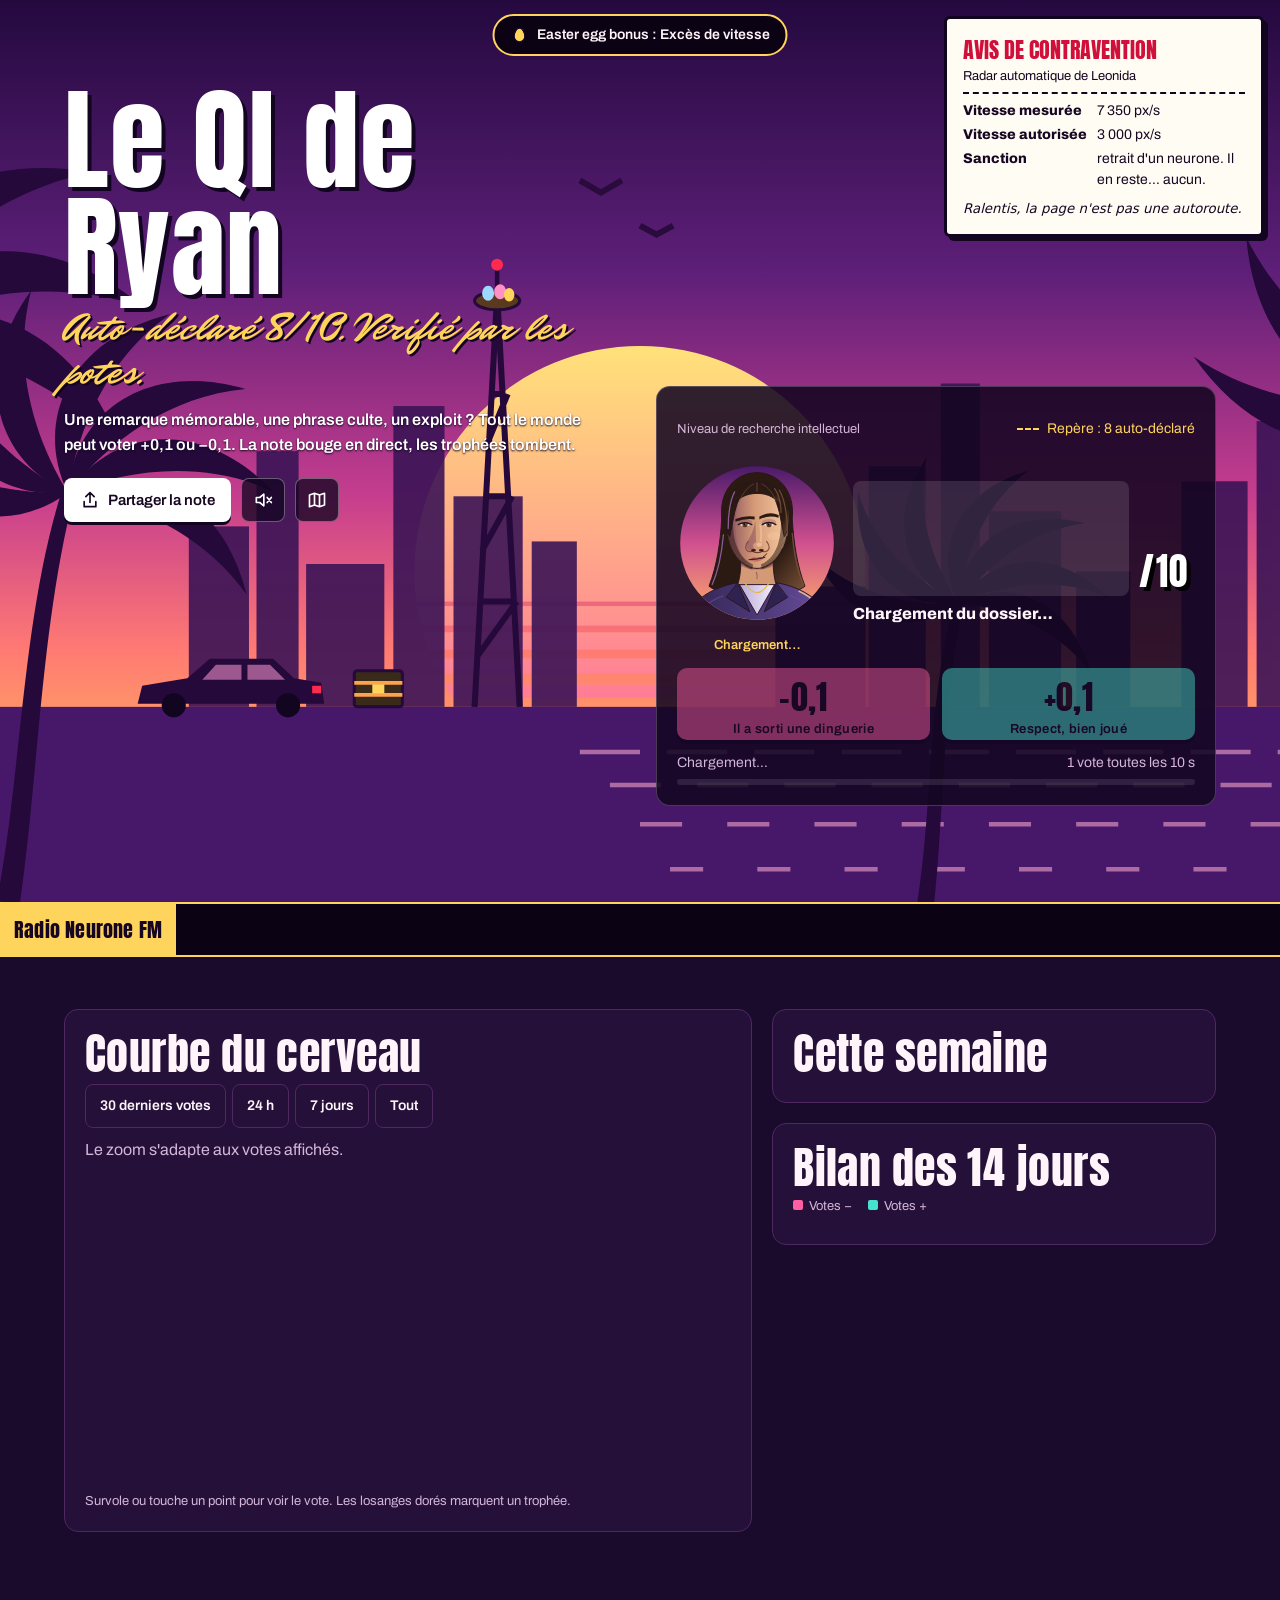
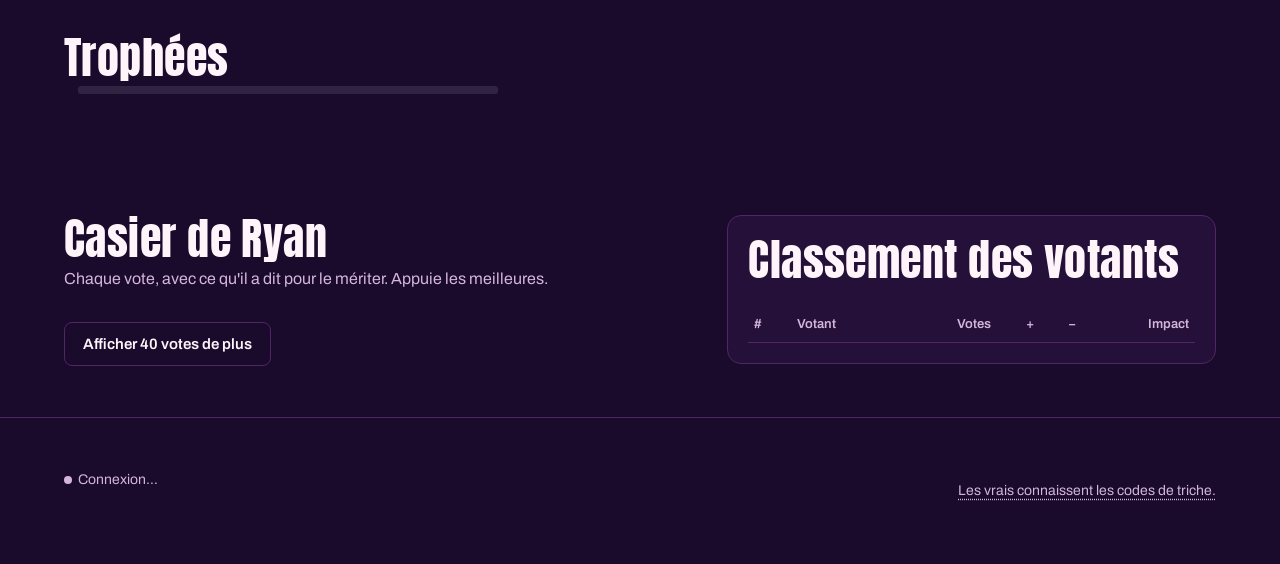
==== commit e677fe31: "V3" ====
--- a/index.html
+++ b/index.html
@@ -37,9 +37,26 @@
     </g>
     <g id="city" fill="#3b1456" opacity=".9"></g>
     <rect y="470" width="1200" height="130" fill="#47186a"/>
-    <g id="waves" stroke="#ffb0d3" stroke-width="3" opacity=".55"></g>
-    <path d="M560 120l14 8 14-8M600 150l11 6 11-6" stroke="#2a0b3d" stroke-width="4" fill="none"/>
-    <g fill="#24093a"><use class="palm" href="#palm" transform="translate(70 600) scale(1.5)"/><use class="palm" href="#palm" transform="translate(180 600) scale(1.1) rotate(6)"/><use class="palm" href="#palm" transform="translate(1150 600) scale(1.35) rotate(-5)"/></g>
+    <rect id="sea" y="470" width="1200" height="130" fill="transparent"/>
+    <g id="waves" stroke="#ffb0d3" stroke-width="3" opacity=".55" pointer-events="none"></g>
+    <g id="birds"><rect x="545" y="104" width="95" height="66" fill="transparent"/><path d="M560 120l14 8 14-8M600 150l11 6 11-6" stroke="#2a0b3d" stroke-width="4" fill="none"/></g>
+    <g id="tower">
+      <path d="M490 470L505 196 520 470M494 400h22M497 330h16M500 262h10M492 436l26-36M495 366l20-36M498 296l14-34" stroke="#24093a" stroke-width="4" fill="none"/>
+      <path d="M505 196v-18" stroke="#24093a" stroke-width="3"/><circle cx="505" cy="176" r="4" fill="#ff2a4d"/>
+      <g id="nest"><ellipse cx="505" cy="200" rx="15" ry="6" fill="#5a3a1e" stroke="#24093a" stroke-width="2"/><ellipse cx="499" cy="195" rx="4" ry="5" fill="#9fd8ff"/><ellipse cx="507" cy="194" rx="4" ry="5" fill="#ff8fc4"/><ellipse cx="513" cy="196" rx="3.5" ry="4.5" fill="#ffd45c"/></g>
+      <circle id="climber" cx="505" cy="462" r="6" fill="#ffd45c" stroke="#24093a" stroke-width="2" opacity="0"/>
+      <rect x="482" y="168" width="46" height="302" fill="transparent"/>
+    </g>
+    <g class="crate" transform="translate(410 446)"><rect x="-6" y="-6" width="44" height="34" fill="transparent"/><rect width="32" height="24" rx="2" fill="#3a2a1a" stroke="#24093a" stroke-width="2"/><path d="M0 8h32M0 16h32" stroke="#ffa24c" stroke-width="2.5"/><rect x="12" y="9" width="8" height="6" fill="#ffd45c"/></g>
+    <g id="car" transform="translate(-370 0)"><path d="M636 468l3-12 30-5 15-13h42l14 13 18 3 2 14z" fill="#24093a"/><path d="M688 442h17v10h-26zM709 442h15l10 10h-25z" fill="#ff9ad5" opacity=".55"/><rect x="752" y="456" width="6" height="5" fill="#ff2a4d"/><circle cx="660" cy="469" r="8" fill="#12051f"/><circle cx="736" cy="469" r="8" fill="#12051f"/><rect x="630" y="430" width="136" height="48" fill="transparent"/></g>
+    <g class="mob-only">
+      <ellipse cx="548" cy="566" rx="26" ry="6" fill="#e3a06a"/>
+      <g fill="#24093a"><use class="palm" href="#palm" transform="translate(548 566) scale(.34) rotate(-6)"/></g>
+      <g class="crate" transform="translate(566 540) scale(.8)"><rect x="-8" y="-10" width="48" height="40" fill="transparent"/><rect width="32" height="24" rx="2" fill="#3a2a1a" stroke="#24093a" stroke-width="2"/><path d="M0 8h32M0 16h32" stroke="#ffa24c" stroke-width="2.5"/><rect x="12" y="9" width="8" height="6" fill="#ffd45c"/></g>
+      <rect x="592" y="524" width="118" height="7" fill="#24093a"/><path d="M600 531v30M640 531v30M680 531v30" stroke="#24093a" stroke-width="4"/>
+      <g id="car-m" transform="translate(594 524) scale(.78) translate(-636 -476)"><path d="M636 468l3-12 30-5 15-13h42l14 13 18 3 2 14z" fill="#24093a"/><path d="M688 442h17v10h-26zM709 442h15l10 10h-25z" fill="#ff9ad5" opacity=".55"/><rect x="752" y="456" width="6" height="5" fill="#ff2a4d"/><circle cx="660" cy="469" r="8" fill="#12051f"/><circle cx="736" cy="469" r="8" fill="#12051f"/><rect x="630" y="430" width="136" height="48" fill="transparent"/></g>
+    </g>
+    <g fill="#24093a"><use class="palm" href="#palm" transform="translate(70 600) scale(1.5)"/><use class="palm" href="#palm" transform="translate(180 600) scale(1.1) rotate(6)"/><use class="palm" href="#palm" transform="translate(1150 600) scale(1.35) rotate(-5)"/><use class="palm" href="#palm" transform="translate(790 600) scale(.8) rotate(4)"/></g>
   </svg>
   <div class="wrap">
     <div class="intro">
@@ -52,6 +69,10 @@
           <button class="icon-btn" id="sound" type="button" aria-label="Activer les sons" aria-pressed="false" aria-describedby="tip-sound"></button>
           <span class="tip" id="tip-sound" role="tooltip">Activer les sons</span>
         </span>
+        <span class="icon-wrap">
+          <button class="icon-btn" id="map-open" type="button" aria-label="Ouvrir la carte" aria-describedby="tip-map"><svg viewBox="0 0 24 24" aria-hidden="true"><path d="M3 6l6-2 6 2 6-2v14l-6 2-6-2-6 2zM9 4v14M15 6v14"/></svg></button>
+          <span class="tip" id="tip-map" role="tooltip">Ouvrir la carte</span>
+        </span>
       </div>
     </div>
     <section class="hud loading" aria-labelledby="hud-t">
@@ -60,7 +81,7 @@
         <button class="ref" id="ref" type="button" aria-label="Repère : 8 sur 10 auto-déclaré"><i></i>Repère : 8 auto-déclaré</button>
       </div>
       <div class="hud-main">
-        <figure class="ryan"><div class="ryan-art" id="ryan"></div><figcaption id="stage">Chargement…</figcaption></figure>
+        <figure class="ryan"><svg class="hat" viewBox="0 0 40 50" aria-hidden="true"><path d="M20 4L36 46H4z" fill="#ff5fa2" stroke="#12051f" stroke-width="3" stroke-linejoin="round"/><path d="M13 24h14M9 36h22" stroke="#ffd45c" stroke-width="4"/><circle cx="20" cy="5" r="5" fill="#ffd45c" stroke="#12051f" stroke-width="2"/></svg><div class="ryan-art" id="ryan"></div><figcaption id="stage">Chargement…</figcaption></figure>
         <div>
           <div class="hud-num" aria-live="polite"><span id="score">8,0</span><small>/10</small></div>
           <p class="delta" id="delta">Chargement du dossier…</p>
@@ -113,7 +134,7 @@
 
   <section class="band"><div class="wrap grid-b">
     <div>
-      <h2>Casier de Ryan</h2>
+      <h2 id="casier-t">Casier de Ryan</h2>
       <p class="muted">Chaque vote, avec ce qu'il a dit pour le mériter. Appuie les meilleures.</p>
       <ul class="log" id="log"></ul>
       <button class="btn" id="more" type="button" hidden>Afficher 40 votes de plus</button>
@@ -128,7 +149,7 @@
 
 <footer class="band"><div class="wrap">
   <span id="mode"><span class="dot"></span>Connexion…</span>
-  <span>Les vrais connaissent les codes de triche.</span>
+  <button class="linkish" type="button" id="cheat-open">Les vrais connaissent les codes de triche.</button>
 </div></footer>
 
 <div class="scrim" id="scrim">
@@ -136,8 +157,9 @@
     <h2 id="m-t">Voter −0,1</h2>
     <p class="muted" id="m-sub"></p>
     <form id="form" novalidate>
-      <label for="f-name">Ton blaze <small>(facultatif)</small></label>
-      <input id="f-name" maxlength="24" autocomplete="nickname">
+      <label for="f-name">Ton blaze <small>(facultatif · choisis-toi dans la liste pour rester groupé)</small></label>
+      <input id="f-name" maxlength="24" autocomplete="nickname" list="names">
+      <datalist id="names"></datalist>
       <label for="f-com">Ce qu'il a dit ou fait <small>(facultatif)</small></label>
       <textarea id="f-com" maxlength="140" placeholder="Ex. : « Le soleil tourne autour de la Terre, c'est logique »"></textarea>
       <div class="count" id="f-count">0/140</div>
@@ -149,6 +171,36 @@
     </form>
   </div>
 </div>
+<div class="scrim" id="cheatdlg">
+  <div class="modal" role="dialog" aria-modal="true" aria-labelledby="c-t">
+    <h2 id="c-t">Téléphone à codes</h2>
+    <p class="muted">Compose un code de triche. Les vrais savent.</p>
+    <form id="cheatform" novalidate>
+      <label for="c-in">Code</label>
+      <input id="c-in" maxlength="40" autocomplete="off" autocapitalize="off" spellcheck="false">
+      <p class="err" id="c-err" role="alert"></p>
+      <div class="actions">
+        <button class="btn" type="button" id="c-cancel">Raccrocher</button>
+        <button class="btn primary" type="submit">Composer le code</button>
+      </div>
+    </form>
+  </div>
+</div>
+<div class="scrim" id="mapdlg">
+  <div class="mapbox" role="dialog" aria-modal="true" aria-labelledby="map-t">
+    <div class="maphead"><div><h2 id="map-t">Carte de Neuronida</h2><p class="muted" id="map-sub"></p></div><button class="btn" type="button" id="map-close">Fermer la carte</button></div>
+    <div class="mapbody"><div class="mapfig" id="mapfig"><p class="mapcap" id="map-cap" aria-live="polite"></p></div><ol class="egglist" id="egglist"></ol></div>
+  </div>
+</div>
+<div class="scrim" id="posterdlg">
+  <div class="posterbox" role="dialog" aria-modal="true" aria-label="Affiche officielle du QI de Ryan">
+    <div class="poster-grid" id="poster-grid"></div>
+    <p class="poster-foot">Prévu pour 2025. Finalement livré fin 2026. Peut-être.</p>
+    <button class="btn primary" type="button" id="poster-close">Fermer l'affiche</button>
+  </div>
+</div>
+<div class="rxpick" id="rxpick" role="menu" aria-label="Choisir une réaction" hidden></div>
+<div class="eggpop" id="eggpop" role="status"><svg viewBox="0 0 24 24" aria-hidden="true"><path d="M12 3c4 0 7 6 7 11a7 7 0 0 1-14 0c0-5 3-11 7-11z"/></svg><span></span></div>
 <div class="wanted" id="wanted" aria-hidden="true"></div>
 <div class="banner" id="banner" aria-live="assertive"><div><b id="b-t">TROPHÉE DÉBLOQUÉ</b><span class="script" id="b-s"></span><small id="b-d"></small></div></div>
 <div class="toast" id="toast" role="status"></div>
--- a/assets/style.css
+++ b/assets/style.css
@@ -3,7 +3,7 @@
    PICTURE: scène côtière dessinée (soleil rayé, palmiers, skyline) + Ryan dessiné qui change avec sa note.
    COLOUR and TYPE: nuit prune, rose néon, orange coucher, or pour les trophées ; Anton (HUD), Mr Dafoe (script), Archivo.
    LAYOUT: scène + HUD, flash info, graphique + semaine, trophées, casier + classement.
-   Motion : 100/150/200/300 ms, transform/opacity. Exceptions easter eggs : ticker, bestiole, gyrophare. */
+   Motion : 100/150/200/300 ms, transform/opacity. Exceptions easter eggs : ticker, bestiole, gyrophare, voiture de police, ovni, chien, œuf, confettis. */
 :root{color-scheme:dark;--night:#1a0a2c;--plum:#2c1242;--card:#241038;--line:#4f2763;--ink:#fff4f9;--muted:#d4b6d8;
 --pink:#ff5fa2;--orange:#ffa24c;--gold:#ffd45c;--teal:#45e3cf;--green:#7dffb0;--shadow:#12051f;
 --m100:100ms;--m150:150ms;--m200:200ms;--m300:300ms;--out:cubic-bezier(.16,1,.3,1);--in:cubic-bezier(.7,0,.84,0)}
@@ -25,8 +25,13 @@
 .scene{position:absolute;inset:0;width:100%;height:100%;z-index:-1}
 .hero .wrap{display:grid;grid-template-columns:minmax(0,1fr) minmax(0,1fr);gap:32px;min-height:inherit;align-items:start;pointer-events:none}
 .hero .wrap>*{pointer-events:auto}
+.hero .wrap>.intro,.intro .tools{pointer-events:none}
+.intro h1,.intro .tools>*{pointer-events:auto}
+#tower,#car,#car-m,#birds,#sea,#sun,.palm,.crate{cursor:pointer}
+.mob-only{display:none}
 .intro{padding-top:clamp(8px,4vh,48px)}
-h1{font-size:clamp(52px,9vw,112px);line-height:.95;margin:0;color:#fff;text-shadow:4px 4px 0 var(--shadow);cursor:default;user-select:none}
+h1{font-size:clamp(52px,9vw,112px);line-height:.95;margin:0;color:#fff;text-shadow:4px 4px 0 var(--shadow);cursor:default;user-select:none;-webkit-user-select:none;-webkit-touch-callout:none}
+.sr-only{position:absolute;width:1px;height:1px;padding:0;margin:-1px;overflow:hidden;clip:rect(0 0 0 0);white-space:nowrap;border:0}
 .intro .script{font-size:clamp(28px,3.4vw,40px);color:var(--gold);margin:6px 0 14px;line-height:1.1;text-shadow:2px 2px 0 var(--shadow)}
 .intro>p:not(.script){max-width:34em;margin:0;color:#fff;font-weight:600;text-shadow:0 1px 2px var(--shadow)}
 .tools{display:flex;gap:10px;margin-top:20px;flex-wrap:wrap;align-items:center}
@@ -50,7 +55,11 @@
 .ref:focus-visible{outline:3px solid var(--gold);outline-offset:2px}
 .ref i{width:22px;height:0;border-top:2px dashed var(--gold)}
 .hud-main{display:grid;grid-template-columns:clamp(110px,13vw,160px) minmax(0,1fr);gap:16px;align-items:center;margin-top:4px}
-.ryan{margin:0;text-align:center}
+.ryan{margin:0;text-align:center;position:relative}
+.hat{position:absolute;width:30%;left:37%;top:-15%;transform:rotate(-14deg);display:none;z-index:1}
+body.bday .hat{display:block}
+.ryan-art.scanned{opacity:.35}
+.splat{position:absolute;left:28%;top:2%;width:44%;z-index:2;pointer-events:none}
 .ryan-art{aspect-ratio:200/222;transition:opacity var(--m200) var(--out)}
 .ryan-art.swap{opacity:0;transition:opacity var(--m150) var(--in)}
 .ryan-art svg{width:100%;height:100%;display:block}
@@ -79,8 +88,9 @@
 .ticker b{flex:none;background:var(--gold);color:#170622;font-size:20px;padding:10px 14px;display:flex;align-items:center;white-space:nowrap}
 .tk-view{flex:1;overflow:hidden;display:flex;align-items:center}
 .tk-track{display:flex;white-space:nowrap;animation:tk var(--tk,40s) linear infinite}
+.tk-track,.tk-set,.tk-set>span{flex:none;min-width:max-content}
 .tk-set{display:flex;gap:56px;padding:0 56px 0 24px}
-.tk-set span{color:#fff}.tk-set em{font-style:normal;color:var(--muted)}
+.tk-set span{color:#fff}.tk-set .ad strong{font:400 15px Anton,sans-serif;color:#170622;background:var(--pink);padding:1px 8px;border-radius:4px;margin-right:6px}.tk-set .ad{color:var(--gold)}.tk-set em{font-style:normal;color:var(--muted)}
 .ticker:hover .tk-track,.tk-view:focus .tk-track{animation-play-state:paused}
 @keyframes tk{to{transform:translateX(-50%)}}
 
@@ -132,7 +142,20 @@
 .log .nc{color:var(--muted)}
 .log .after{font-size:20px;color:var(--green);white-space:nowrap}
 .react{margin-top:6px;min-height:44px;padding:0 12px;border-radius:8px;border:1px solid var(--line);background:transparent;color:var(--ink);display:inline-flex;align-items:center;gap:8px;cursor:pointer;font-weight:600;font-size:14px;transition:opacity var(--m150) var(--out)}
-.react svg{width:18px;height:18px;fill:none;stroke:currentColor;stroke-width:2;stroke-linecap:round;stroke-linejoin:round}
+.rx{display:flex;flex-wrap:wrap;align-items:center;gap:8px;margin-top:6px}
+.rx .react{margin-top:0}
+.rx-main{-webkit-touch-callout:none;user-select:none;touch-action:manipulation}
+.rx-more{width:44px;padding:0;justify-content:center}
+.rx-more svg{width:20px;height:20px;fill:none;stroke:currentColor;stroke-width:2.4;stroke-linecap:round}
+.rx-ic{flex:none;display:block}
+.rx-sum{display:flex;flex-wrap:wrap;gap:6px}
+.rx-chip{display:inline-flex;align-items:center;gap:4px;font-size:14px}
+.rx-chip b{font:15px Anton,sans-serif}
+.rxpick{position:fixed;z-index:40;width:276px;display:grid;grid-template-columns:repeat(3,1fr);gap:6px;padding:10px;background:#0b0214;border:2px solid var(--gold);border-radius:12px;box-shadow:4px 4px 0 var(--shadow)}
+.rxpick[hidden]{display:none}
+.rxpick button{min-height:72px;display:grid;justify-items:center;align-content:center;gap:4px;padding:6px 2px;border:1px solid transparent;border-radius:8px;background:transparent;color:var(--ink);font:600 12px/1.2 Archivo,sans-serif;cursor:pointer;text-align:center}
+.rxpick button:hover{border-color:var(--line);background:var(--plum)}
+.rxpick button[aria-checked=true]{border-color:var(--gold);background:var(--plum)}
 .react b{font:16px Anton,sans-serif}
 .react[aria-pressed=true]{background:var(--gold);border-color:var(--gold);color:#170622}
 .react:disabled{opacity:.6}
@@ -155,6 +178,8 @@
 
 footer{border-top:1px solid var(--line);color:var(--muted);font-size:14px}
 footer .wrap{display:flex;justify-content:space-between;gap:16px;flex-wrap:wrap}
+.linkish{all:unset;cursor:pointer;min-height:44px;display:inline-flex;align-items:center;color:var(--muted);text-decoration:underline dotted;text-underline-offset:4px}
+.linkish:hover{color:var(--gold)}.linkish:focus-visible{outline:3px solid var(--gold);outline-offset:2px}
 .dot{display:inline-block;width:8px;height:8px;border-radius:50%;background:var(--muted);margin-right:6px}.dot.live{background:var(--green)}
 
 /* Fenêtre de vote */
@@ -179,7 +204,7 @@
 .banner.ko b{color:#ff4d6d}.banner.ko div{border-color:#ff4d6d}
 .banner .script{font-size:clamp(28px,4vw,42px);color:#fff}
 .banner small{display:block;color:var(--muted);font-size:15px;margin-top:4px}
-.toast{position:fixed;left:50%;bottom:20px;transform:translate(-50%,8px);background:var(--plum);border:1px solid #ffffff33;border-radius:10px;padding:12px 18px;font-weight:600;opacity:0;z-index:25;max-width:calc(100% - 32px);transition:opacity var(--m150) var(--in),transform var(--m150) var(--in)}
+.toast{position:fixed;left:50%;bottom:20px;pointer-events:none;transform:translate(-50%,8px);background:var(--plum);border:1px solid #ffffff33;border-radius:10px;padding:12px 18px;font-weight:600;opacity:0;z-index:25;max-width:calc(100% - 32px);transition:opacity var(--m150) var(--in),transform var(--m150) var(--in)}
 .toast.show{opacity:1;transform:translate(-50%,0);transition:opacity var(--m200) var(--out),transform var(--m200) var(--out)}
 .wanted{position:fixed;inset:0;pointer-events:none;z-index:28;opacity:0;transition:opacity var(--m200) var(--out)}
 .wanted.on{opacity:1;animation:siren 1.2s steps(1) infinite}
@@ -188,8 +213,122 @@
 @keyframes walk{from{transform:translateX(-220px)}to{transform:translateX(calc(100vw + 20px))}}
 .coco{position:fixed;width:24px;height:24px;margin:-12px 0 0 -12px;border-radius:50%;background:#5a3a1e;border:3px solid var(--shadow);z-index:26;pointer-events:none;transition:transform var(--m300) var(--in),opacity var(--m300) var(--in)}
 
+/* Easter eggs v3 */
+.eggpop{position:fixed;top:14px;left:50%;z-index:31;display:flex;align-items:center;gap:8px;max-width:calc(100% - 24px);background:#0b0214;border:2px solid var(--gold);border-radius:999px;padding:8px 16px;font-weight:600;font-size:14px;opacity:0;transform:translate(-50%,-8px);pointer-events:none;transition:opacity var(--m150) var(--in),transform var(--m150) var(--in)}
+.eggpop.show{opacity:1;transform:translate(-50%,0);transition:opacity var(--m200) var(--out),transform var(--m200) var(--out)}
+.eggpop svg{flex:none;width:18px;height:18px;fill:var(--gold);stroke:#12051f;stroke-width:1.5}
+.cop{position:fixed;left:0;bottom:6px;z-index:27;pointer-events:none;transform:translateX(110vw)}
+.cop .gyro{animation:gyro .5s steps(1) infinite}.cop .gyro.b{animation-delay:.25s}
+@keyframes gyro{0%{opacity:1}50%{opacity:.2}}
+.skid{position:fixed;bottom:8px;width:180px;height:10px;z-index:26;pointer-events:none;border-radius:4px;background:repeating-linear-gradient(90deg,#12051fcc 0 18px,transparent 18px 24px);opacity:0;transition:opacity var(--m300) var(--out)}
+.skid.on{opacity:.8}
+.bars{position:fixed;inset:0;z-index:29;pointer-events:none;display:flex;justify-content:space-around;transform:translateY(-100%);transition:transform var(--m300) var(--in)}
+.bars.on{transform:none;transition:transform var(--m300) var(--out)}
+.bars i{width:16px;height:100%;background:linear-gradient(90deg,#1c1528,#a49ab8 45%,#1c1528);box-shadow:3px 0 0 #00000055}
+.bars b{position:absolute;left:0;right:0;height:18px;background:linear-gradient(#1c1528,#a49ab8 45%,#1c1528)}
+.ufo{position:fixed;z-index:27;pointer-events:none;width:160px}
+.ufo .beam{position:absolute;left:30px;top:52px;width:100px;height:150px;clip-path:polygon(35% 0,65% 0,100% 100%,0 100%);background:linear-gradient(#d7ff8acc,#d7ff8a11);opacity:0;transition:opacity var(--m300) var(--out)}
+.ufo.scan .beam{opacity:1}
+.ufo svg{position:relative}
+.dog{position:absolute;left:0;z-index:0;pointer-events:none}
+.egg{position:fixed;width:18px;height:24px;margin:-12px 0 0 -9px;border-radius:50% 50% 50% 50%/60% 60% 40% 40%;background:#ff8fc4;border:3px solid #12051f;z-index:32;pointer-events:none}
+.throw{position:fixed;inset:0;z-index:33;cursor:crosshair;touch-action:none;user-select:none;-webkit-user-select:none;background:#0b021433}
+.gauge{position:absolute;left:50%;bottom:24px;transform:translateX(-50%);width:min(380px,calc(100% - 32px));background:#0b0214;border:2px solid var(--gold);border-radius:12px;padding:14px 16px;cursor:default}
+.gauge b{font:400 24px Anton,sans-serif;color:var(--gold)}
+.gauge .bar{height:14px;margin:8px 0}.gauge .bar i{background:var(--teal)}.gauge .bar i.full{background:var(--pink)}
+.gauge p{margin:0 0 10px;font-size:14px;color:var(--muted)}
+.cine{position:fixed;inset:0;z-index:34;pointer-events:none}
+.cine i{position:absolute;left:0;right:0;height:14vh;background:#000;transition:transform var(--m300) var(--out)}
+.cine i:first-child{top:0;transform:translateY(-100%)}.cine i:nth-child(2){bottom:0;transform:translateY(100%)}
+.cine.on i{transform:none}
+.cine p{position:absolute;left:50%;bottom:4vh;transform:translateX(-50%);width:min(720px,calc(100% - 32px));margin:0;text-align:center;color:#fff;font-weight:600;font-size:clamp(15px,2vw,20px);opacity:0;transition:opacity var(--m300) var(--out)}
+.cine.on p{opacity:1}
+.confetti{position:fixed;top:0;width:10px;height:14px;z-index:35;pointer-events:none;border-radius:2px}
+
+.hearts{position:fixed;inset:0;z-index:36;pointer-events:none}
+.hearts svg{position:absolute;animation:heart 1.5s var(--out) both}
+@keyframes heart{0%{transform:scale(0);opacity:0}20%{transform:scale(1.15);opacity:1}70%{opacity:1}100%{transform:translateY(-60px) scale(.9);opacity:0}}
+.fist{position:fixed;left:50%;top:50%;width:min(340px,70vw);z-index:37;pointer-events:none;transform:translate(-50%,-50%)}
+.crack{position:fixed;left:50%;top:50%;width:min(900px,140vw);aspect-ratio:1;transform:translate(-50%,-50%);z-index:36;pointer-events:none;transition:opacity var(--m300) var(--in)}
+.crack.out{opacity:0}
+.shake{animation:shake .3s steps(6)}
+@keyframes shake{0%{transform:translate(6px,-4px)}20%{transform:translate(-6px,3px)}40%{transform:translate(5px,4px)}60%{transform:translate(-4px,-3px)}80%{transform:translate(3px,2px)}100%{transform:none}}
+.f1car{position:fixed;left:0;bottom:10px;z-index:27;pointer-events:none}
+.f1car i{position:absolute;left:-120px;height:3px;width:110px;background:linear-gradient(90deg,transparent,#fff);border-radius:2px;opacity:.8}
+.f1car i:nth-child(1){top:30px}.f1car i:nth-child(2){top:52px;left:-160px}.f1car i:nth-child(3){top:72px}
+.smoke{position:fixed;inset:0;z-index:28;pointer-events:none;opacity:0;transition:opacity var(--m300) var(--out)}
+.smoke.on{opacity:1}
+.smoke i{position:absolute;top:58%;width:120px;height:120px;border-radius:50%;background:radial-gradient(circle,#efe9f6d9 0,#d8cfe599 45%,transparent 70%)}
+.joint{position:absolute;top:calc(58% - 26px);width:min(170px,34vw)}
+.joint.l{left:-14px;transform:rotate(-8deg)}.joint.r{right:-14px;transform:scaleX(-1) rotate(-8deg)}
+.joint svg{display:block;width:100%;height:auto}
+.crate-dlg{z-index:38}
+.cratebox{width:min(760px,100%);background:#0b0214;border:2px solid var(--gold);border-radius:12px;padding:18px;display:grid;gap:14px;justify-items:center;text-align:center}
+.crate-t{font:400 22px Anton,sans-serif;color:var(--gold);letter-spacing:.02em}
+.reel{position:relative;width:100%;overflow:hidden;border:1px solid var(--line);border-radius:8px;background:#170a26;padding:8px 0}
+.strip{display:flex;gap:6px;width:max-content;padding-left:6px}
+.sk{flex:none;width:120px;height:90px;display:grid;place-items:center;background:linear-gradient(#ffffff10,#ffffff04);border-bottom:6px solid var(--r);border-radius:4px}
+.sk svg{width:96px;height:48px}
+.needle{position:absolute;left:50%;top:0;bottom:0;width:3px;margin-left:-1.5px;background:var(--gold);box-shadow:0 0 8px var(--gold)}
+.won{display:grid;justify-items:center;gap:4px;min-height:24px}
+.won .sk.big{width:240px;height:150px}.won .sk.big svg{width:200px;height:100px}
+.won strong{font:400 26px Anton,sans-serif}.won small{color:var(--muted)}
+.flash{position:fixed;inset:0;z-index:39;background:#fff;pointer-events:none;opacity:1;transition:opacity var(--m300) var(--in)}
+.flash.off{opacity:0}
+.ticket{position:fixed;top:16px;right:16px;z-index:38;width:min(320px,calc(100% - 32px));background:#fffdf3;color:#170622;border:3px solid #12051f;border-radius:6px;padding:14px 16px;box-shadow:4px 4px 0 var(--shadow);pointer-events:none;opacity:0;transform:translateY(-12px);transition:opacity var(--m200) var(--in),transform var(--m200) var(--in)}
+.ticket.show{opacity:1;transform:none;transition:opacity var(--m300) var(--out),transform var(--m300) var(--out)}
+.ticket b{display:block;font:400 22px Anton,sans-serif;color:#d0103a}
+.ticket span{display:block;font-size:13px;border-bottom:2px dashed #12051f;padding-bottom:6px;margin-bottom:6px}
+.ticket dl{display:grid;grid-template-columns:auto 1fr;gap:2px 10px;margin:0;font-size:14px}.ticket dt{font-weight:800}.ticket dd{margin:0}
+.ticket small{display:block;margin-top:8px;font-style:italic}
+.pl-txt{display:grid;justify-items:center;line-height:.95}
+.pl-txt b{font:400 clamp(30px,6vw,56px) Anton,Impact,sans-serif;color:#fff;text-shadow:3px 3px 0 var(--shadow)}
+.pl-txt em{font:clamp(20px,4vw,36px) "Mr Dafoe","Brush Script MT",cursive;color:var(--gold);text-shadow:2px 2px 0 var(--shadow)}
+.pin.bonus:not(.ok) path{fill:#b0577f}
+.egglist li.egg-h{display:block;background:none;border:0;padding:10px 0 0;font:400 18px Anton,sans-serif;color:var(--pink)}
+.egglist li.bonus:not(.ok) b{color:var(--pink)}
+
+/* Carte de Neuronida */
+.mapbox{width:min(1100px,100%);max-height:calc(100vh - 32px);overflow:auto;background:var(--plum);border:1px solid #ffffff33;border-radius:14px;padding:20px}
+.maphead{display:flex;justify-content:space-between;align-items:flex-start;gap:12px;flex-wrap:wrap;margin-bottom:12px}
+.maphead h2{font-size:34px}
+.mapbody{display:grid;grid-template-columns:minmax(0,1.25fr) minmax(0,1fr);gap:20px;align-items:start}
+.mapfig svg{display:block;width:100%;height:auto;border:3px solid #12051f;border-radius:8px;cursor:crosshair;touch-action:manipulation}
+.mapcap{margin:10px 0 0;min-height:3em;color:var(--gold);font-weight:600}
+.mapfig{display:block}
+.maplab text{font:600 12px Archivo,sans-serif;fill:#fff;fill-opacity:.8;text-anchor:middle}
+.cty{font-family:Anton,Impact,sans-serif;fill:#fff;stroke:#24406a;stroke-width:4;paint-order:stroke;text-anchor:middle;letter-spacing:.02em}
+.town{font:800 12px Archivo,sans-serif;fill:#fff;stroke:#24406a;stroke-width:3;paint-order:stroke;text-anchor:middle}
+.seaname{font:italic 15px Georgia,serif;fill:#e6f6ff;fill-opacity:.85;text-anchor:middle}
+.legend text{fill:#fff;text-anchor:middle}.lg1{font:300 15px Archivo,sans-serif;letter-spacing:.3em}.lg2{font:22px Anton,sans-serif;letter-spacing:.04em}.lg3{font:11px Archivo,sans-serif}
+.shield path{fill:#3a55a8;stroke:#fff;stroke-width:2}.shield text{font:13px Anton,sans-serif;fill:#fff;text-anchor:middle}
+.compass text{font:16px Georgia,serif;fill:#24406a;text-anchor:middle}
+.seal text{font:13px Anton,sans-serif;fill:#fff;text-anchor:middle;letter-spacing:.08em}
+.pin{cursor:pointer;outline:none}
+.pin path{fill:#8f7a9c;stroke:#12051f;stroke-width:2.5}
+.pin text{font:14px Anton,sans-serif;fill:#fff;text-anchor:middle}
+.pin.ok path{fill:var(--gold)}.pin.ok text{fill:#170622}
+.pin:focus-visible path,.pin:hover path{stroke:#fff;stroke-width:3}
+.egglist{list-style:none;margin:0;padding:0;display:grid;gap:6px;max-height:min(640px,70vh);overflow:auto}
+.egglist li{display:grid;grid-template-columns:40px minmax(0,1fr);gap:10px;align-items:start;background:var(--card);border:1px solid var(--line);border-radius:8px;padding:8px 10px;font-size:14px}
+.egglist li b{font:400 16px Anton,sans-serif;color:var(--muted);text-align:center}
+.egglist li.ok b{color:#170622;background:var(--gold);border-radius:6px}
+.egglist small{display:block;color:var(--muted)}
+
+/* Affiche officielle */
+.posterbox{width:min(760px,100%,calc((100vh - 150px) / 1.25 + 28px));max-height:calc(100vh - 32px);overflow:auto;background:#12051f;border:3px solid var(--gold);border-radius:12px;padding:14px;text-align:center}
+.poster-grid{display:grid;grid-template-columns:repeat(3,minmax(0,1fr));gap:8px}
+.pp{position:relative;aspect-ratio:4/5;border:4px solid #12051f;outline:2px solid #fff;overflow:hidden;display:grid;place-items:center;padding:8px}
+.pp svg{width:100%;height:100%;display:block}
+.pp span{position:absolute;left:0;right:0;bottom:0;background:#12051fcc;color:#fff;font:400 14px Anton,sans-serif;padding:3px 0;letter-spacing:.03em}
+.p-a{background:linear-gradient(#ffd38a,#ff7a73)}.p-b{background:linear-gradient(#9fd8ff,#c9a6ff)}.p-c{background:linear-gradient(#7ee0a0,#45c3cf)}
+.p-d{background:linear-gradient(#ff8fc4,#9b4dff)}.p-logo{background:radial-gradient(#5d1f78,#24093f);padding:4px}.p-e{background:linear-gradient(#ffe27a,#ffa24c)}
+.p-f{background:linear-gradient(#ffb0d3,#ff7a73)}.p-g{background:linear-gradient(#ffa24c,#c63d8e)}.p-h{background:linear-gradient(#24093f,#ff5f9e)}
+.p-a svg,.p-d svg,.p-g svg{border-radius:4px}
+.poster-foot{margin:12px 0;color:var(--gold);font:400 18px Anton,sans-serif;letter-spacing:.02em}
+
 @media(max-width:1000px){.grid-a,.grid-b{grid-template-columns:minmax(0,1fr)}}
-@media(max-width:760px){.hero .wrap{grid-template-columns:minmax(0,1fr)}.hud{margin-bottom:24px}.hero{min-height:auto}}
+@media(max-width:760px){.mapbody{grid-template-columns:minmax(0,1fr)}.egglist{max-height:none}.hero .wrap{grid-template-columns:minmax(0,1fr)}.hud{margin-bottom:190px}.mob-only{display:inline}.hero{min-height:auto}}
 @media(max-width:420px){.hud-main{grid-template-columns:96px minmax(0,1fr)}.hud{padding:16px}.btn-vote{font-size:30px}}
 @media(max-width:600px){table{font-size:13px}.stack thead{display:none}.stack tr{display:grid;padding-block:10px;border-bottom:1px solid var(--line)}.stack td{display:flow-root;border:0;padding:3px 0;padding-inline-start:7em;text-align:start}.stack td::before{content:attr(data-l);float:inline-start;width:6.5em;margin-inline-start:-7em;color:var(--muted)}.stack td:empty{display:none}}
-@media(prefers-reduced-motion:reduce){*,*::before{transition:none!important;animation:none!important}.tk-view{overflow-x:auto}.wanted.on{background:#ff2a4d33}}
+@media(prefers-reduced-motion:reduce){*,*::before{transition:none!important;animation:none!important}.bars{display:none}.tk-view{overflow-x:auto}.wanted.on{background:#ff2a4d33}}
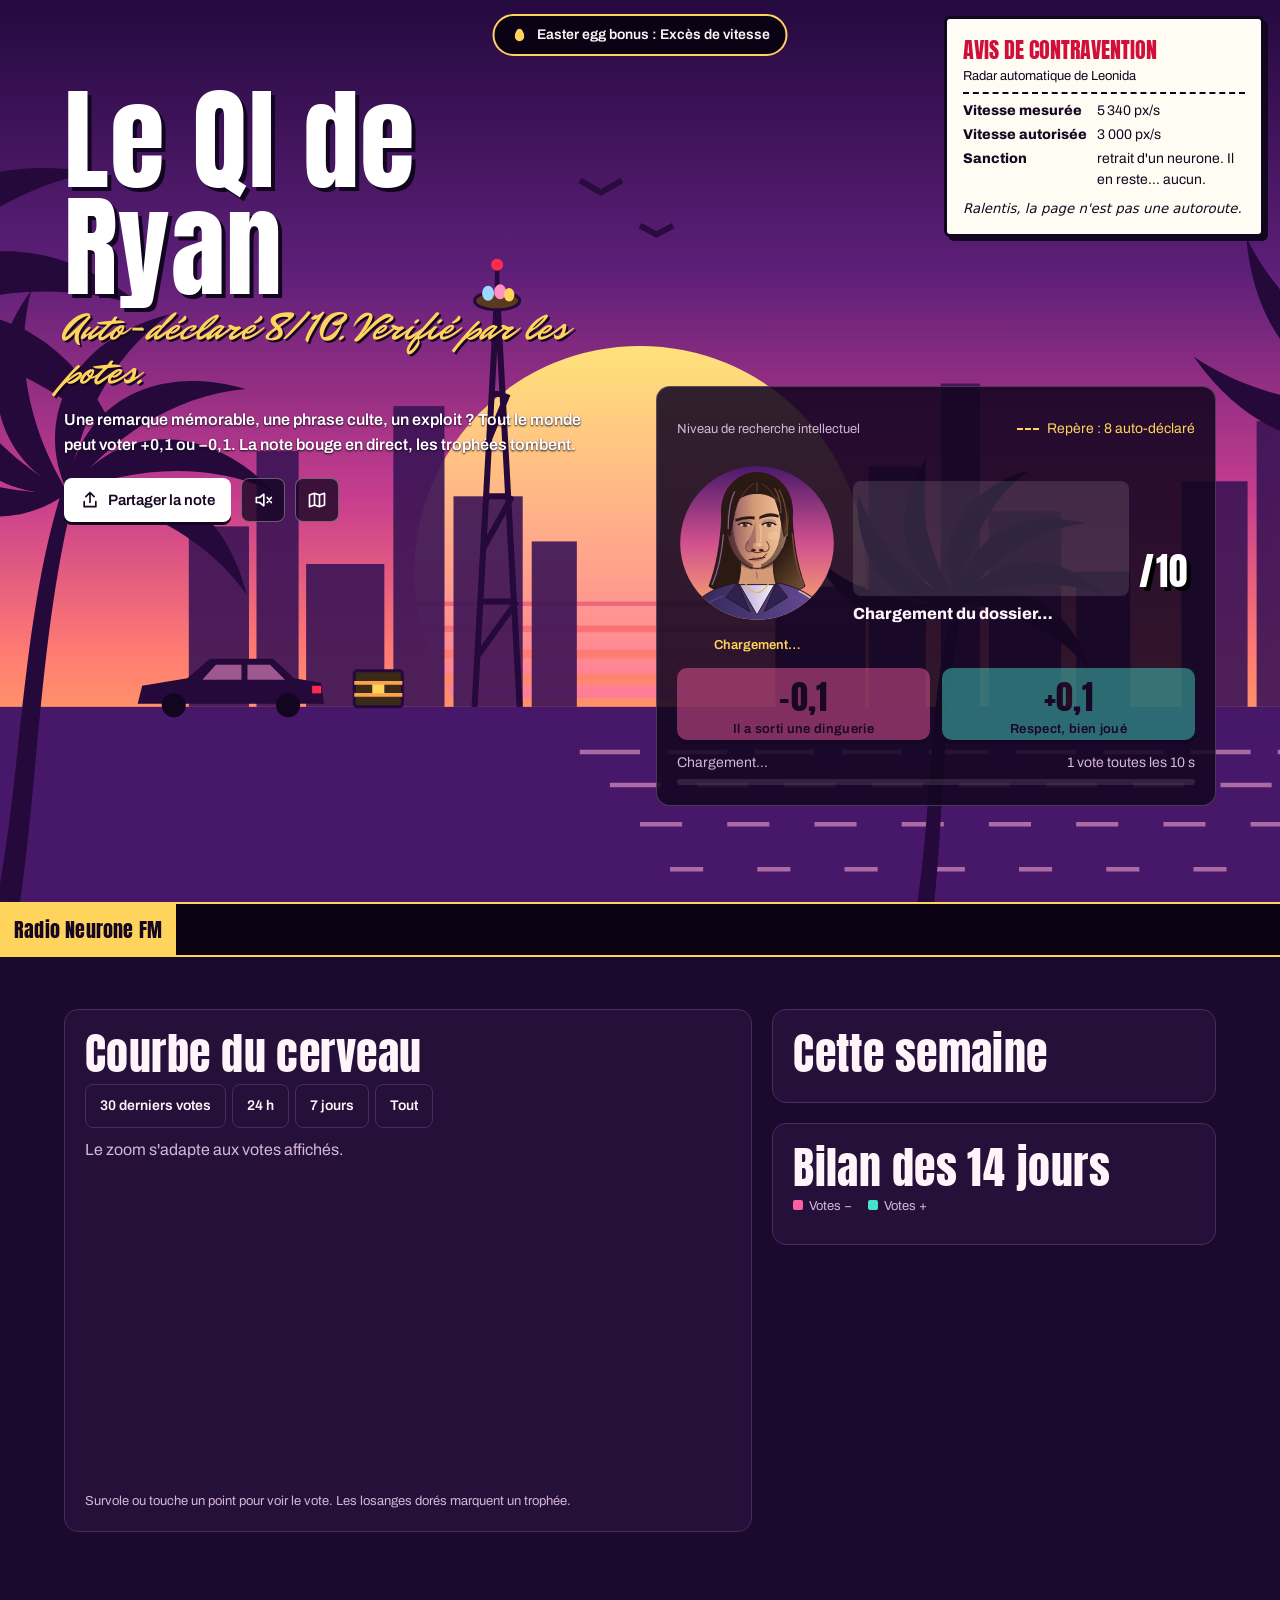
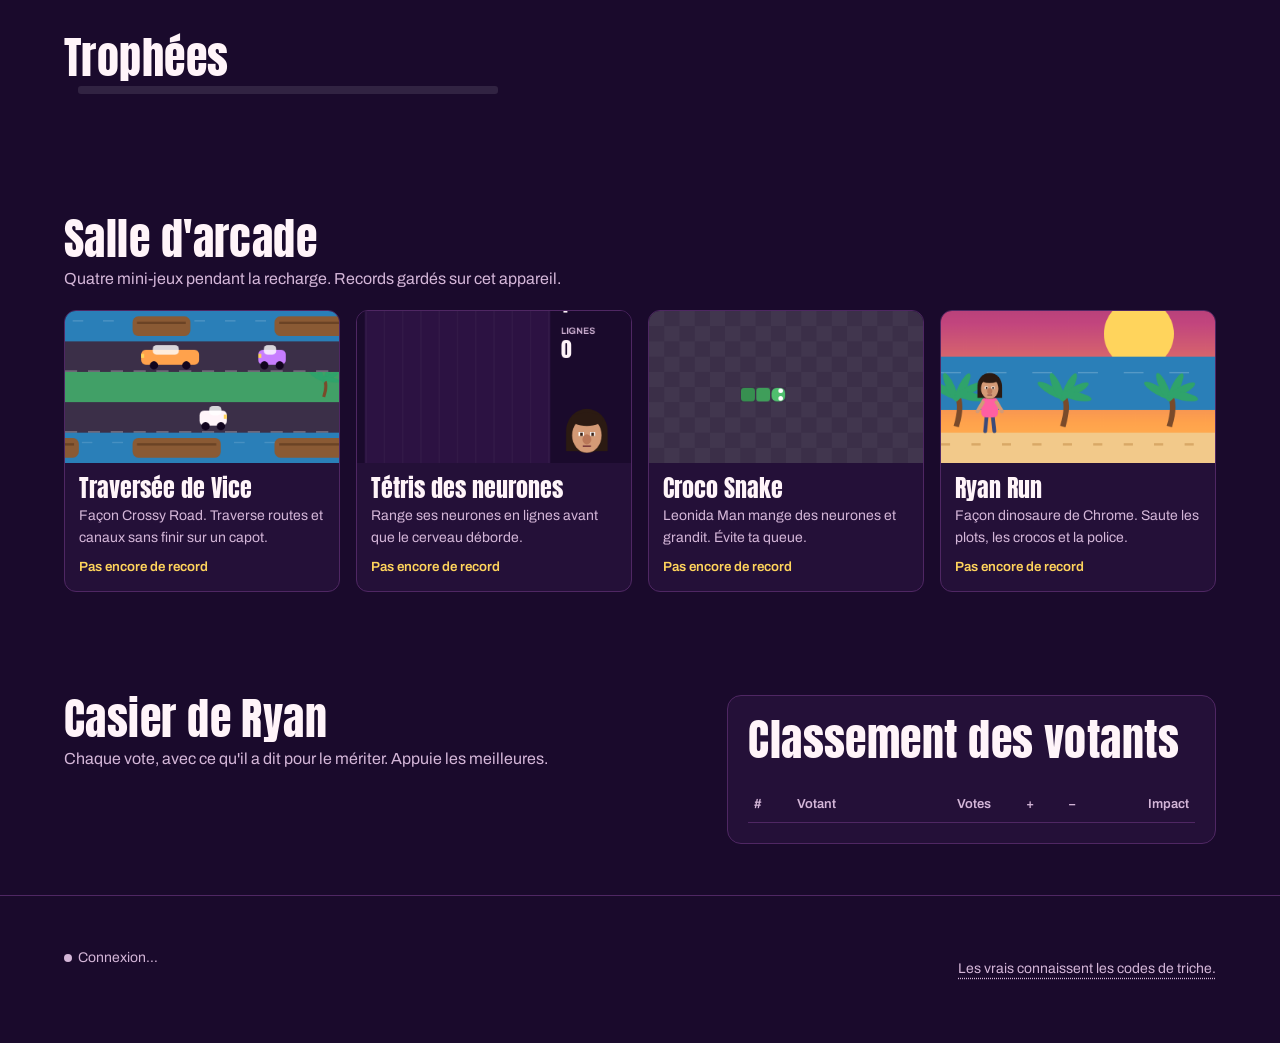
==== commit 8267efcb: "V3 fix hotfix" ====
--- a/index.html
+++ b/index.html
@@ -132,6 +132,12 @@
     <div class="medals" id="medals"></div>
   </div></section>
 
+  <section class="band" aria-labelledby="arc-h"><div class="wrap">
+    <h2 id="arc-h">Salle d'arcade</h2>
+    <p class="muted">Quatre mini-jeux pendant la recharge. Records gardés sur cet appareil.</p>
+    <div class="arcgrid" id="arcgrid"></div>
+  </div></section>
+
   <section class="band"><div class="wrap grid-b">
     <div>
       <h2 id="casier-t">Casier de Ryan</h2>
--- a/assets/style.css
+++ b/assets/style.css
@@ -1,3 +1,4 @@
+[hidden]{display:none!important}
 /* VOICE: blague entre potes, ton HUD de jeu en monde ouvert, jamais méchant.
    IDEA: un écran de jeu au coucher de soleil : note = argent du HUD, trophées = missions, chute = avis de recherche.
    PICTURE: scène côtière dessinée (soleil rayé, palmiers, skyline) + Ryan dessiné qui change avec sa note.
@@ -332,3 +333,39 @@
 @media(max-width:420px){.hud-main{grid-template-columns:96px minmax(0,1fr)}.hud{padding:16px}.btn-vote{font-size:30px}}
 @media(max-width:600px){table{font-size:13px}.stack thead{display:none}.stack tr{display:grid;padding-block:10px;border-bottom:1px solid var(--line)}.stack td{display:flow-root;border:0;padding:3px 0;padding-inline-start:7em;text-align:start}.stack td::before{content:attr(data-l);float:inline-start;width:6.5em;margin-inline-start:-7em;color:var(--muted)}.stack td:empty{display:none}}
 @media(prefers-reduced-motion:reduce){*,*::before{transition:none!important;animation:none!important}.bars{display:none}.tk-view{overflow-x:auto}.wanted.on{background:#ff2a4d33}}
+
+/* Salle d'arcade */
+.arcgrid{display:grid;grid-template-columns:repeat(auto-fill,minmax(240px,1fr));gap:16px;margin-top:18px}
+.arccard{display:flex;flex-direction:column;gap:4px;text-align:left;padding:0 0 14px;border:1px solid var(--line);border-radius:12px;background:var(--card);color:var(--ink);font:inherit;cursor:pointer;overflow:hidden;transition:border-color var(--m150) var(--out),transform var(--m150) var(--out)}
+.arccard:hover,.arccard:focus-visible{border-color:var(--gold);transform:translateY(-2px)}
+.arccard:focus-visible{outline:2px solid var(--gold);outline-offset:2px}
+.arccard canvas{width:100%;aspect-ratio:360/200;display:block;margin-bottom:8px;background:var(--plum)}
+.arccard b{font:400 24px/1.1 Anton,Impact,sans-serif;padding:0 14px}
+.arccard span{color:var(--muted);font-size:14px;padding:0 14px}
+.arccard small{color:var(--gold);font-weight:600;padding:4px 14px 0}
+.arcbox{width:min(400px,100%);max-height:100%;overflow:auto;background:var(--plum);border:1px solid #ffffff33;border-radius:14px;padding:14px 16px 16px;display:flex;flex-direction:column;gap:8px}
+.archead{display:flex;align-items:center;justify-content:space-between;gap:8px}
+.archead h2{font-size:28px;margin:0}
+.archbtn{display:flex;gap:8px}
+.archbtn .icon-btn svg{width:20px;height:20px;fill:none;stroke:currentColor;stroke-width:2.4;stroke-linecap:round}
+#arc-pause[aria-pressed=true]{border-color:var(--gold);color:var(--gold)}
+.arc-help{font-size:13px}
+.arcstage{position:relative;width:100%;max-width:calc((100dvh - 250px) * 360 / 520);min-width:200px;margin:0 auto;aspect-ratio:360/520}
+.arcstage canvas{width:100%;height:100%;display:block;border-radius:8px;touch-action:none;background:var(--night)}
+.arcstage canvas:focus-visible{outline:2px solid var(--gold);outline-offset:2px}
+.arcover{position:absolute;inset:0;display:flex;flex-direction:column;align-items:center;justify-content:center;gap:10px;text-align:center;padding:20px;background:#1a0a2ccc;border-radius:8px}
+.arcover b{font:400 44px/1 Anton,Impact,sans-serif;color:var(--pink);letter-spacing:.04em}
+.arcover span{max-width:260px}
+.arcbar{display:flex;justify-content:space-between;font-weight:600}
+#arc-score{color:var(--gold)}
+#arc-best{color:var(--muted)}
+.arcpad{display:none;grid-template-columns:repeat(5,1fr);gap:6px}
+.arcpad button{min-height:48px;border-radius:10px;border:1px solid #ffffff44;background:var(--card);color:var(--ink);font:600 14px Archivo,sans-serif;display:grid;place-items:center;touch-action:none;user-select:none;-webkit-user-select:none}
+.arcpad button:active{background:var(--line)}
+.arcpad svg{width:22px;height:22px;fill:none;stroke:currentColor;stroke-width:2.6;stroke-linecap:round;stroke-linejoin:round}
+.arcpad .act{background:var(--gold);color:#170622;border-color:var(--gold)}
+.arcpad[data-pad=dirs] .act{display:none}
+.arcpad[data-pad=dirs]{grid-template-columns:repeat(4,1fr)}
+.arcpad[data-pad=jump] [data-k=left],.arcpad[data-pad=jump] [data-k=right],.arcpad[data-pad=jump] [data-k=up]{display:none}
+.arcpad[data-pad=jump]{grid-template-columns:1fr 3fr}
+@media (pointer:coarse){.arcpad{display:grid}}
